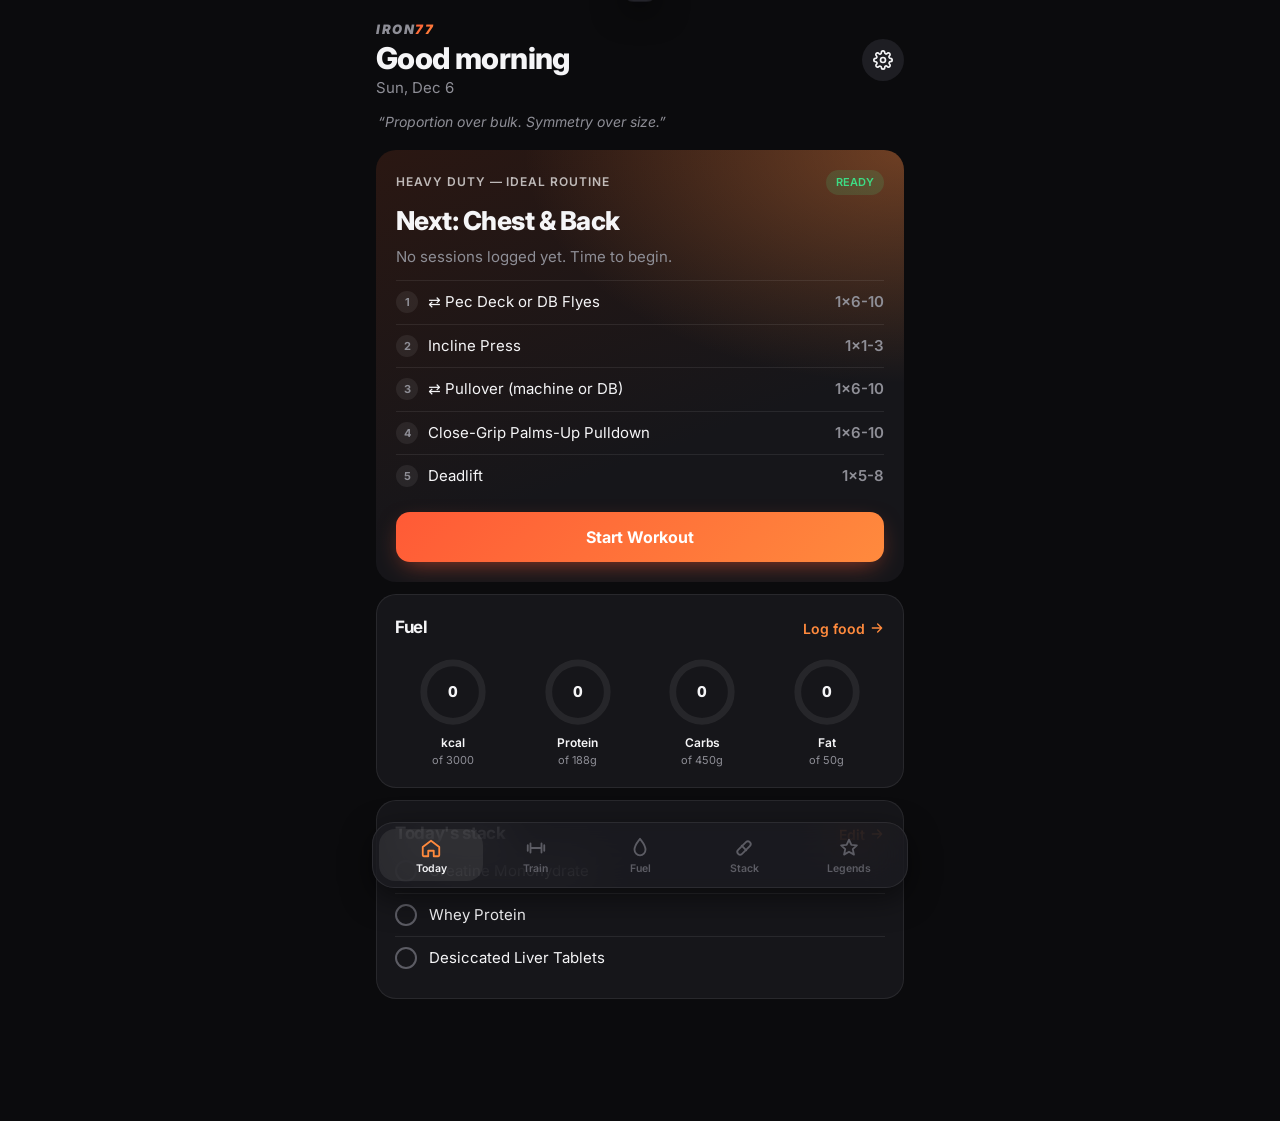
==== index.html @ bde60084 "Modernize visual design Clean dark theme with Inter, rounded cards, gradient accent, hero card for t" ====
<!doctype html>
<html lang="en">
<head>
  <meta charset="utf-8">
  <meta name="viewport" content="width=device-width, initial-scale=1, viewport-fit=cover">
  <meta name="theme-color" content="#0b0b0d">
  <meta name="apple-mobile-web-app-capable" content="yes">
  <meta name="apple-mobile-web-app-status-bar-style" content="black-translucent">
  <meta name="description" content="Golden-era bodybuilding: Heavy Duty, classic programs, era nutrition and supplements.">
  <title>IRON77</title>
  <link rel="manifest" href="manifest.webmanifest">
  <link rel="icon" href="icon.svg" type="image/svg+xml">
  <link rel="apple-touch-icon" href="icon.svg">
  <link rel="preconnect" href="https://fonts.googleapis.com">
  <link rel="preconnect" href="https://fonts.gstatic.com" crossorigin>
  <link href="https://fonts.googleapis.com/css2?family=Inter:wght@400;500;600;700;800&display=swap" rel="stylesheet">
  <link rel="stylesheet" href="styles.css">
</head>
<body>
  <main id="view"></main>
  <div id="timer" class="timer" hidden><span>REST</span><span class="t">0:00</span><button data-act="stoptimer" aria-label="Stop timer">✕</button></div>
  <div id="toast" class="toast" role="status"></div>
  <nav>
    <button data-act="go" data-v="today"><svg viewBox="0 0 24 24" fill="none" stroke="currentColor" stroke-width="2" stroke-linecap="round" stroke-linejoin="round" aria-hidden="true"><path d="M3 11l9-7 9 7v9a1 1 0 0 1-1 1h-5v-6h-6v6H4a1 1 0 0 1-1-1z"/></svg>Today</button>
    <button data-act="go" data-v="train"><svg viewBox="0 0 24 24" fill="none" stroke="currentColor" stroke-width="2" stroke-linecap="round" stroke-linejoin="round" aria-hidden="true"><path d="M6 7v10M18 7v10M3 9v6M21 9v6M6 12h12"/></svg>Train</button>
    <button data-act="go" data-v="fuel"><svg viewBox="0 0 24 24" fill="none" stroke="currentColor" stroke-width="2" stroke-linecap="round" stroke-linejoin="round" aria-hidden="true"><path d="M12 2c3 4 6 7 6 12a6 6 0 0 1-12 0c0-5 3-8 6-12z"/></svg>Fuel</button>
    <button data-act="go" data-v="stack"><svg viewBox="0 0 24 24" fill="none" stroke="currentColor" stroke-width="2" stroke-linecap="round" stroke-linejoin="round" aria-hidden="true"><rect x="3" y="9" width="18" height="6" rx="3" transform="rotate(-45 12 12)"/><path d="M9.5 9.5l5 5"/></svg>Stack</button>
    <button data-act="go" data-v="legends"><svg viewBox="0 0 24 24" fill="none" stroke="currentColor" stroke-width="2" stroke-linecap="round" stroke-linejoin="round" aria-hidden="true"><path d="M12 3l2.6 5.6 6 .6-4.5 4 1.3 6-5.4-3.2-5.4 3.2 1.3-6-4.5-4 6-.6z"/></svg>Legends</button>
  </nav>
  <script src="js/data.js"></script>
  <script src="js/app.js"></script>
</body>
</html>
---- styles.css ----
:root {
  --bg: #0b0b0d; --card: #16161a; --card2: #1e1e23; --line: rgba(255,255,255,.08);
  --ink: #f5f5f7; --mute: #8e8e96; --dim: #5c5c64;
  --accent: #ff5a36; --accent2: #ff8a3d; --gold: #e8b45a; --ok: #3ddc84; --warn: #ffb547;
  --grad: linear-gradient(135deg, #ff5a36 0%, #ff8a3d 100%);
  --r: 20px;
  --font: 'Inter', system-ui, -apple-system, 'Segoe UI', sans-serif;
  color-scheme: dark;
}
* { box-sizing: border-box; }
html, body { margin: 0; background: var(--bg); color: var(--ink); font: 15px/1.5 var(--font); -webkit-font-smoothing: antialiased; -webkit-tap-highlight-color: transparent; }
main { max-width: 560px; margin: 0 auto; padding: max(20px, env(safe-area-inset-top)) 16px calc(110px + env(safe-area-inset-bottom)); }
svg { width: 20px; height: 20px; flex: none; }

h1, h2, h3, h4 { letter-spacing: -.02em; font-weight: 800; }
h1 { font-size: 30px; line-height: 1.1; margin: 2px 0; }
h1.sm { font-size: 22px; }
h2 { font-size: 26px; margin: 6px 0 4px; }
h3 { font-size: 17px; font-weight: 700; margin: 2px 0 4px; }
h4 { font-size: 12px; font-weight: 600; color: var(--mute); text-transform: uppercase; letter-spacing: .08em; margin: 18px 0 4px; }
p { margin: 6px 0; }
.brand { font-weight: 900; font-style: italic; font-size: 13px; letter-spacing: .12em; color: var(--mute); }
.brand span { background: var(--grad); -webkit-background-clip: text; background-clip: text; color: transparent; }
.kicker { font-size: 12px; font-weight: 600; color: var(--mute); text-transform: uppercase; letter-spacing: .08em; }
.muted { color: var(--mute); }
.small { font-size: 13px; }
.pad { margin: 24px 4px 10px; }
.big { font-size: 22px; font-weight: 800; letter-spacing: -.02em; margin-top: 14px; }
.row { display: flex; gap: 8px; align-items: center; }
.between { justify-content: space-between; }

.top { display: flex; align-items: center; justify-content: space-between; gap: 12px; margin-bottom: 12px; }
.top > .icon:first-child + h1 { flex: 1; }
.creed { font-size: 14px; font-style: italic; color: var(--mute); margin: 4px 2px 18px; }

.card { display: block; width: 100%; text-align: left; color: inherit; font: inherit; background: var(--card); border: 1px solid var(--line); border-radius: var(--r); padding: 18px; margin: 0 0 12px; }
button.card { cursor: pointer; transition: transform .15s, border-color .15s; }
button.card:active { transform: scale(.985); }
.card.hot { border-color: var(--accent); }
.prog.active { border-color: rgba(255,90,54,.6); background: linear-gradient(180deg, rgba(255,90,54,.10), transparent 70%), var(--card); }

.hero { position: relative; overflow: hidden; border: 0; padding: 20px;
  background: radial-gradient(120% 90% at 100% 0%, rgba(255,138,61,.35), transparent 60%), linear-gradient(160deg, #2a1712 0%, #16161a 65%); }
.hero .kicker { color: rgba(255,255,255,.7); }
.hero .exlist li { border-color: rgba(255,255,255,.08); }

.btn { display: flex; align-items: center; justify-content: center; gap: 8px; width: 100%; margin-top: 14px; padding: 15px; border: 0; border-radius: 14px; background: var(--grad); color: #fff; font: 700 16px var(--font); cursor: pointer; box-shadow: 0 8px 24px -8px rgba(255,90,54,.6); transition: transform .1s; }
.btn:active { transform: scale(.98); }
.btn.ghost { background: var(--card2); box-shadow: none; color: var(--ink); }
.btn.danger, .link.danger { color: #ff6b6b; }
.link { display: inline-flex; align-items: center; gap: 4px; background: none; border: 0; color: var(--accent2); font: 600 14px var(--font); padding: 6px 0; cursor: pointer; }
.link svg { width: 16px; height: 16px; }
.icon { display: grid; place-items: center; background: var(--card2); border: 0; color: var(--ink); width: 42px; height: 42px; border-radius: 50%; cursor: pointer; flex: none; }
.stack-btns { display: grid; gap: 0; }
.stack-btns .btn + .btn { margin-top: 10px; }

.badge { display: inline-block; font-size: 11px; font-weight: 600; padding: 4px 10px; border-radius: 999px; background: var(--card2); color: var(--ink); white-space: nowrap; }
.badge.ok { background: rgba(61,220,132,.15); color: var(--ok); }
.badge.wait { background: rgba(255,181,71,.15); color: var(--warn); }
.ev-strong { background: rgba(61,220,132,.15); color: var(--ok); }
.ev-moderate { background: rgba(255,181,71,.15); color: var(--warn); }
.ev-limited { background: var(--card2); color: var(--mute); }
.ev-none { background: rgba(255,107,107,.13); color: #ff6b6b; }

.exlist { list-style: none; padding: 0; margin: 12px 0 0; counter-reset: ex; }
.exlist li { display: flex; justify-content: space-between; align-items: center; gap: 12px; padding: 10px 0; border-top: 1px solid var(--line); }
.exlist li span::before { counter-increment: ex; content: counter(ex); display: inline-grid; place-items: center; width: 22px; height: 22px; margin-right: 10px; border-radius: 50%; background: rgba(255,255,255,.07); color: var(--mute); font-size: 11px; font-weight: 700; vertical-align: 1px; }
.exlist em { display: block; font-style: normal; font-size: 12px; color: var(--mute); margin-left: 32px; }
.exlist b { font-weight: 600; color: var(--mute); white-space: nowrap; }
.rules { padding-left: 18px; margin: 12px 0; color: #d0d0d6; }
.rules li { margin: 6px 0; }
.rules li::marker { color: var(--accent); }

.rings { display: grid; grid-template-columns: repeat(4, 1fr); gap: 8px; margin-top: 12px; }
.ring { position: relative; text-align: center; }
.rw { position: relative; max-width: 72px; margin: 0 auto; }
.ring svg { width: 100%; height: auto; transform: rotate(-90deg); display: block; }
.ring .rt { fill: none; stroke: rgba(255,255,255,.07); stroke-width: 6; }
.ring .rf { fill: none; stroke: var(--accent2); stroke-width: 6; stroke-linecap: round; transition: stroke-dashoffset .5s; }
.ring.over .rf { stroke: #ff6b6b; }
.rw b { position: absolute; inset: 0; display: grid; place-items: center; font-size: 15px; font-weight: 800; font-variant-numeric: tabular-nums; }
.ring span { display: block; font-size: 12px; font-weight: 600; margin-top: 6px; }
.ring em { display: block; font-style: normal; font-size: 11px; color: var(--mute); }

.bar { margin: 12px 0; }
.bar-l { display: flex; justify-content: space-between; font-size: 13px; margin-bottom: 6px; }
.bar-l span:last-child { color: var(--mute); font-variant-numeric: tabular-nums; }
.bar-t { height: 6px; background: rgba(255,255,255,.07); border-radius: 3px; overflow: hidden; }
.bar-f { height: 100%; background: var(--grad); border-radius: 3px; transition: width .4s; }
.bar-f.over { background: #ff6b6b; }

.check { display: flex; gap: 12px; align-items: center; padding: 10px 0; cursor: pointer; color: var(--ink); font-size: 15px; }
.check + .check { border-top: 1px solid var(--line); }
.check input { appearance: none; width: 22px; height: 22px; margin: 0; padding: 0; border-radius: 50%; border: 2px solid var(--dim); background: none; display: grid; place-items: center; cursor: pointer; flex: none; }
.check input:checked { border-color: transparent; background: var(--grad); }
.check input:checked::after { content: ''; width: 6px; height: 10px; border: solid #fff; border-width: 0 2px 2px 0; transform: translateY(-1px) rotate(45deg); }
.check input:checked + span { color: var(--mute); text-decoration: line-through; }
.card .check:last-child input:checked + span { text-decoration: none; color: var(--ink); }

input, select { width: 100%; background: var(--card2); border: 1px solid transparent; color: var(--ink); padding: 12px; border-radius: 12px; font: 16px var(--font); min-width: 0; }
input::placeholder { color: var(--dim); }
input:focus, select:focus { outline: none; border-color: var(--accent2); }
label { font-size: 13px; color: var(--mute); }
label input, label select { margin-top: 6px; }
.grid2 { display: grid; grid-template-columns: 1fr 1fr; gap: 10px; margin: 10px 0 12px; }
.custom { display: grid; gap: 8px; margin-top: 14px; }

.seg { display: flex; background: var(--card2); border-radius: 12px; padding: 4px; }
.seg button { flex: 1; background: none; border: 0; color: var(--mute); padding: 9px; border-radius: 9px; font: 600 14px var(--font); cursor: pointer; transition: background .15s, color .15s; }
.seg button.on { background: var(--ink); color: var(--bg); }

.chips { display: flex; flex-wrap: wrap; gap: 8px; margin-top: 10px; }
.chip { background: var(--card2); border: 1px solid transparent; color: var(--ink); border-radius: 999px; padding: 8px 14px; font: 500 13px var(--font); cursor: pointer; }
.chip:active { border-color: var(--accent2); }
.foods { list-style: none; padding: 0; margin: 14px 0 0; }
.foods li { display: flex; justify-content: space-between; align-items: center; padding: 10px 0; border-top: 1px solid var(--line); }
.foods em { display: block; font-style: normal; font-size: 12px; color: var(--mute); }
.x { background: var(--card2); border: 0; color: var(--mute); width: 30px; height: 30px; border-radius: 50%; font-size: 18px; line-height: 1; cursor: pointer; flex: none; }

.ex h3 { font-size: 16px; }
.sets { margin-top: 10px; }
.set { display: grid; grid-template-columns: 26px 1fr 1fr 46px; gap: 8px; align-items: center; margin: 8px 0; }
.set > span:first-child { color: var(--mute); font-weight: 700; text-align: center; }
.set.head { font-size: 11px; font-weight: 600; color: var(--dim); text-transform: uppercase; letter-spacing: .06em; margin-bottom: 0; }
.set.head span { text-align: center; }
.set input { text-align: center; padding: 12px 4px; font-weight: 600; font-variant-numeric: tabular-nums; }
.set.done input { background: rgba(61,220,132,.08); color: var(--ok); }
.tick { display: grid; place-items: center; height: 46px; border-radius: 12px; border: 0; background: var(--card2); color: var(--dim); cursor: pointer; }
.set.done .tick { background: var(--ok); color: #06210f; }
.hint { color: var(--ok); }

details summary { list-style: none; display: flex; justify-content: space-between; align-items: center; gap: 8px; cursor: pointer; }
details summary::-webkit-details-marker { display: none; }
.chev { display: grid; place-items: center; width: 30px; height: 30px; border-radius: 50%; background: var(--card2); font-size: 18px; color: var(--mute); transition: transform .2s; flex: none; }
details[open] .chev { transform: rotate(45deg); }
.legend .kicker { color: var(--accent2); }
.log .small { padding: 8px 0; border-top: 1px solid var(--line); gap: 12px; }
.log .small span:last-child { color: var(--mute); text-align: right; font-variant-numeric: tabular-nums; }
.log[open] summary { margin-bottom: 10px; }
.titles { list-style: none; padding: 0; margin: 12px 0 0; display: flex; flex-wrap: wrap; gap: 6px; }
.titles li { font-size: 12px; font-weight: 500; padding: 5px 10px; border-radius: 999px; background: rgba(232,180,90,.12); color: var(--gold); }

nav { position: fixed; left: 12px; right: 12px; bottom: calc(12px + env(safe-area-inset-bottom)); max-width: 536px; margin: 0 auto; display: flex; background: rgba(28,28,32,.78); border: 1px solid var(--line); border-radius: 22px; padding: 6px; backdrop-filter: blur(20px) saturate(1.6); -webkit-backdrop-filter: blur(20px) saturate(1.6); z-index: 10; box-shadow: 0 10px 30px rgba(0,0,0,.5); }
nav button { flex: 1; background: none; border: 0; color: var(--dim); padding: 8px 0 6px; border-radius: 16px; font: 600 10.5px var(--font); cursor: pointer; display: flex; flex-direction: column; align-items: center; gap: 3px; transition: color .15s, background .15s; }
nav button svg { width: 22px; height: 22px; }
nav button.on { color: var(--ink); background: rgba(255,255,255,.07); }
nav button.on svg { color: var(--accent2); }

.timer { position: fixed; left: 50%; transform: translateX(-50%); bottom: calc(96px + env(safe-area-inset-bottom)); background: var(--grad); color: #fff; border-radius: 999px; padding: 8px 8px 8px 20px; display: flex; gap: 14px; align-items: center; font-weight: 800; font-size: 18px; font-variant-numeric: tabular-nums; z-index: 11; box-shadow: 0 10px 30px -6px rgba(255,90,54,.6); }
.timer > span:first-child { font-size: 12px; font-weight: 700; letter-spacing: .1em; opacity: .85; }
.timer[hidden] { display: none; }
.timer button { background: rgba(0,0,0,.2); border: 0; color: #fff; width: 32px; height: 32px; border-radius: 50%; cursor: pointer; }
.toast { position: fixed; left: 50%; top: 16px; transform: translate(-50%, -160%); background: rgba(40,40,46,.92); backdrop-filter: blur(12px); -webkit-backdrop-filter: blur(12px); color: var(--ink); padding: 12px 18px; border-radius: 14px; font-weight: 600; font-size: 14px; transition: transform .3s cubic-bezier(.2,.9,.3,1.2); z-index: 20; max-width: calc(100% - 32px); box-shadow: 0 10px 30px rgba(0,0,0,.5); }
.toast.show { transform: translate(-50%, max(0px, env(safe-area-inset-top))); }
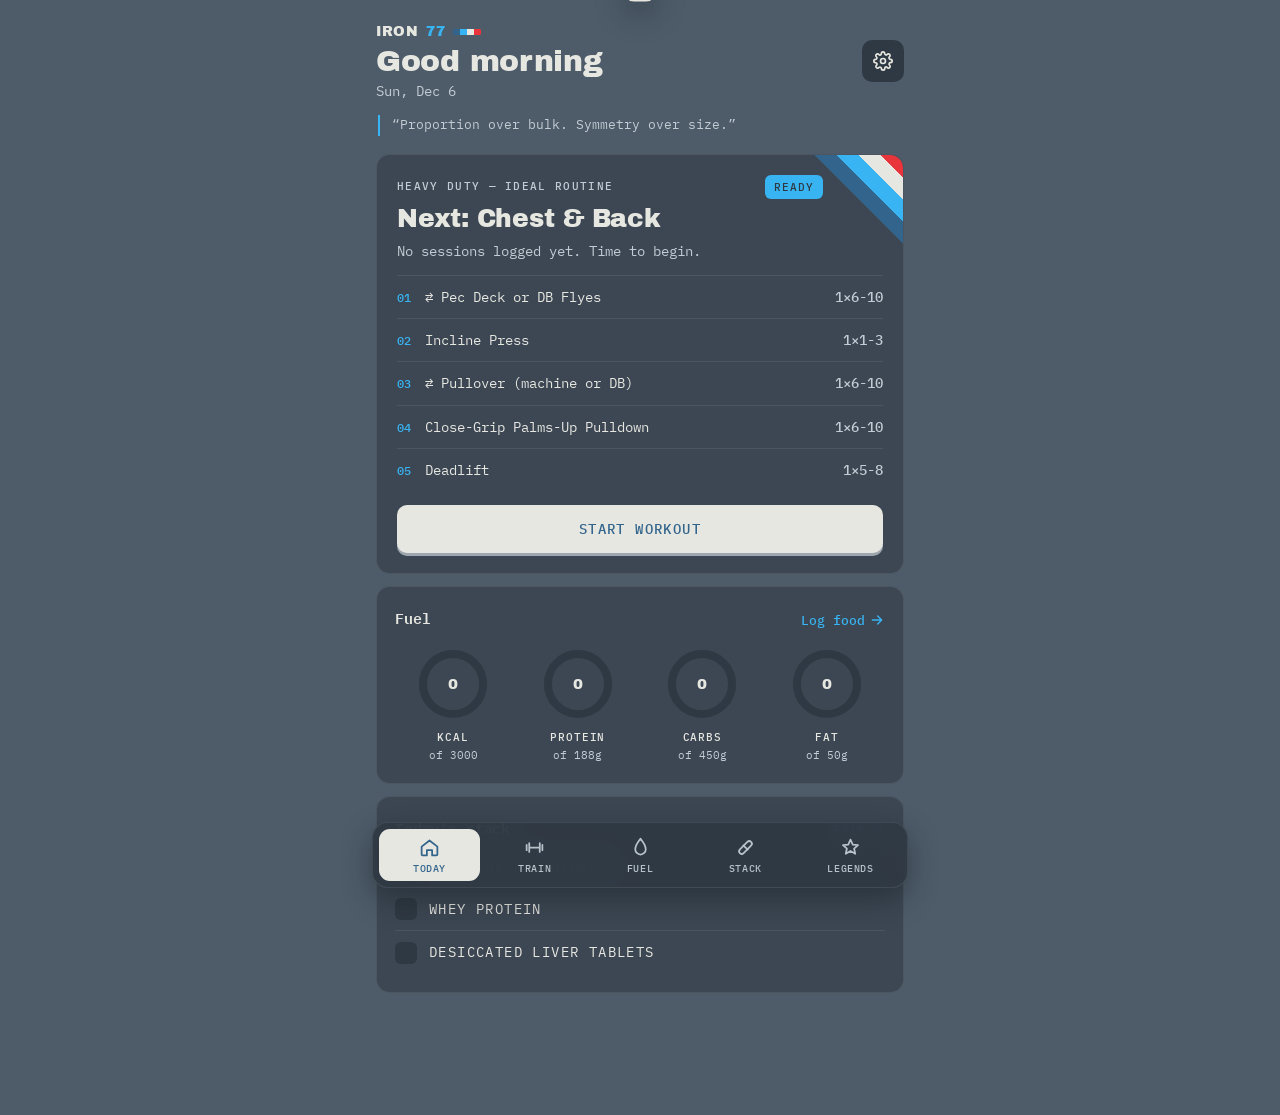
==== commit 81b6dab8: "Apply 26K colour palette and type SP-12 slate theme: slate background and panels, lit/unlit key butt" ====
--- a/index.html
+++ b/index.html
@@ -3,7 +3,7 @@
 <head>
   <meta charset="utf-8">
   <meta name="viewport" content="width=device-width, initial-scale=1, viewport-fit=cover">
-  <meta name="theme-color" content="#0b0b0d">
+  <meta name="theme-color" content="#4E5C6A">
   <meta name="apple-mobile-web-app-capable" content="yes">
   <meta name="apple-mobile-web-app-status-bar-style" content="black-translucent">
   <meta name="description" content="Golden-era bodybuilding: Heavy Duty, classic programs, era nutrition and supplements.">
@@ -13,7 +13,7 @@
   <link rel="apple-touch-icon" href="icon.svg">
   <link rel="preconnect" href="https://fonts.googleapis.com">
   <link rel="preconnect" href="https://fonts.gstatic.com" crossorigin>
-  <link href="https://fonts.googleapis.com/css2?family=Inter:wght@400;500;600;700;800&display=swap" rel="stylesheet">
+  <link href="https://fonts.googleapis.com/css2?family=Archivo+Black&family=IBM+Plex+Mono:wght@400;500;600&display=swap" rel="stylesheet">
   <link rel="stylesheet" href="styles.css">
 </head>
 <body>
--- a/styles.css
+++ b/styles.css
@@ -1,154 +1,166 @@
+/* IRON77 — "26K" palette (SP-12 slate). */
 :root {
-  --bg: #0b0b0d; --card: #16161a; --card2: #1e1e23; --line: rgba(255,255,255,.08);
-  --ink: #f5f5f7; --mute: #8e8e96; --dim: #5c5c64;
-  --accent: #ff5a36; --accent2: #ff8a3d; --gold: #e8b45a; --ok: #3ddc84; --warn: #ffb547;
-  --grad: linear-gradient(135deg, #ff5a36 0%, #ff8a3d 100%);
-  --r: 20px;
-  --font: 'Inter', system-ui, -apple-system, 'Segoe UI', sans-serif;
+  --bg: #4E5C6A;        /* SP-12 slate */
+  --card: #3C4753;      /* dark slate: panels */
+  --key: #2F3943;       /* unlit keys: inputs, tracks, inactive controls */
+  --ink: #E7E7E1;       /* off-white: main text, lit keys */
+  --label: #C3CCD4;     /* light grey: labels */
+  --keytext: #B9C2CB;   /* text on unlit keys */
+  --lit: #E7E7E1;       /* lit key */
+  --littext: #33658C;   /* steel blue: text on lit keys */
+  --accent: #39B4F2;    /* key cyan */
+  --red: #E8343B;       /* record red */
+  --steel: #33658C;
+  --line: rgba(231,231,225,.09);
+  --stripes: linear-gradient(90deg, #33658C 0 25%, #39B4F2 25% 50%, #E7E7E1 50% 75%, #E8343B 75% 100%);
+  --r: 14px;
+  --display: 'Archivo Black', 'Arial Black', system-ui, sans-serif;
+  --mono: 'IBM Plex Mono', ui-monospace, 'SF Mono', Menlo, monospace;
   color-scheme: dark;
 }
 * { box-sizing: border-box; }
-html, body { margin: 0; background: var(--bg); color: var(--ink); font: 15px/1.5 var(--font); -webkit-font-smoothing: antialiased; -webkit-tap-highlight-color: transparent; }
+html, body { margin: 0; background: var(--bg); color: var(--ink); font: 14px/1.6 var(--mono); -webkit-font-smoothing: antialiased; -webkit-tap-highlight-color: transparent; }
 main { max-width: 560px; margin: 0 auto; padding: max(20px, env(safe-area-inset-top)) 16px calc(110px + env(safe-area-inset-bottom)); }
 svg { width: 20px; height: 20px; flex: none; }
 
-h1, h2, h3, h4 { letter-spacing: -.02em; font-weight: 800; }
+h1, h2 { font-family: var(--display); font-weight: 400; letter-spacing: -.01em; }
 h1 { font-size: 30px; line-height: 1.1; margin: 2px 0; }
-h1.sm { font-size: 22px; }
-h2 { font-size: 26px; margin: 6px 0 4px; }
-h3 { font-size: 17px; font-weight: 700; margin: 2px 0 4px; }
-h4 { font-size: 12px; font-weight: 600; color: var(--mute); text-transform: uppercase; letter-spacing: .08em; margin: 18px 0 4px; }
+h1.sm { font-size: 21px; }
+h2 { font-size: 25px; line-height: 1.15; margin: 6px 0 4px; }
+h3 { font-family: var(--mono); font-size: 15px; font-weight: 600; margin: 2px 0 4px; letter-spacing: -.01em; }
+h4 { font-size: 11px; font-weight: 500; color: var(--label); text-transform: uppercase; letter-spacing: .12em; margin: 18px 0 4px; }
 p { margin: 6px 0; }
-.brand { font-weight: 900; font-style: italic; font-size: 13px; letter-spacing: .12em; color: var(--mute); }
-.brand span { background: var(--grad); -webkit-background-clip: text; background-clip: text; color: transparent; }
-.kicker { font-size: 12px; font-weight: 600; color: var(--mute); text-transform: uppercase; letter-spacing: .08em; }
-.muted { color: var(--mute); }
-.small { font-size: 13px; }
+.brand { display: inline-flex; align-items: center; gap: 8px; font-family: var(--display); font-size: 14px; letter-spacing: .04em; color: var(--ink); }
+.brand span { color: var(--accent); }
+.brand::after { content: ''; width: 28px; height: 6px; background: var(--stripes); border-radius: 1px; }
+.kicker { font-size: 11px; font-weight: 500; color: var(--label); text-transform: uppercase; letter-spacing: .12em; }
+.muted { color: var(--label); }
+.small { font-size: 12.5px; }
 .pad { margin: 24px 4px 10px; }
-.big { font-size: 22px; font-weight: 800; letter-spacing: -.02em; margin-top: 14px; }
+.big { font-family: var(--display); font-size: 20px; margin-top: 14px; }
 .row { display: flex; gap: 8px; align-items: center; }
 .between { justify-content: space-between; }
 
 .top { display: flex; align-items: center; justify-content: space-between; gap: 12px; margin-bottom: 12px; }
 .top > .icon:first-child + h1 { flex: 1; }
-.creed { font-size: 14px; font-style: italic; color: var(--mute); margin: 4px 2px 18px; }
+.creed { font-size: 13px; color: var(--label); margin: 4px 2px 18px; padding-left: 12px; border-left: 2px solid var(--accent); }
 
-.card { display: block; width: 100%; text-align: left; color: inherit; font: inherit; background: var(--card); border: 1px solid var(--line); border-radius: var(--r); padding: 18px; margin: 0 0 12px; }
-button.card { cursor: pointer; transition: transform .15s, border-color .15s; }
+.card { position: relative; display: block; width: 100%; text-align: left; color: inherit; font: inherit; background: var(--card); border: 1px solid var(--line); border-radius: var(--r); padding: 18px; margin: 0 0 12px; }
+button.card { cursor: pointer; transition: transform .12s; }
 button.card:active { transform: scale(.985); }
-.card.hot { border-color: var(--accent); }
-.prog.active { border-color: rgba(255,90,54,.6); background: linear-gradient(180deg, rgba(255,90,54,.10), transparent 70%), var(--card); }
+.card.hot { box-shadow: inset 0 0 0 2px var(--red); }
+.prog.active { box-shadow: inset 0 0 0 2px var(--accent); }
 
-.hero { position: relative; overflow: hidden; border: 0; padding: 20px;
-  background: radial-gradient(120% 90% at 100% 0%, rgba(255,138,61,.35), transparent 60%), linear-gradient(160deg, #2a1712 0%, #16161a 65%); }
-.hero .kicker { color: rgba(255,255,255,.7); }
-.hero .exlist li { border-color: rgba(255,255,255,.08); }
+/* hero: next workout, with the 26K corner stripes */
+.hero { overflow: hidden; padding: 20px; background: var(--card); }
+.hero::after { content: ''; position: absolute; top: 0; right: 0; width: 92px; height: 92px; pointer-events: none;
+  background: linear-gradient(45deg, transparent 0 52%, #33658C 52% 64%, #39B4F2 64% 76%, #E7E7E1 76% 88%, #E8343B 88% 100%); }
+.hero > .row:first-child { padding-right: 60px; }
 
-.btn { display: flex; align-items: center; justify-content: center; gap: 8px; width: 100%; margin-top: 14px; padding: 15px; border: 0; border-radius: 14px; background: var(--grad); color: #fff; font: 700 16px var(--font); cursor: pointer; box-shadow: 0 8px 24px -8px rgba(255,90,54,.6); transition: transform .1s; }
-.btn:active { transform: scale(.98); }
-.btn.ghost { background: var(--card2); box-shadow: none; color: var(--ink); }
-.btn.danger, .link.danger { color: #ff6b6b; }
-.link { display: inline-flex; align-items: center; gap: 4px; background: none; border: 0; color: var(--accent2); font: 600 14px var(--font); padding: 6px 0; cursor: pointer; }
+.btn { display: flex; align-items: center; justify-content: center; gap: 8px; width: 100%; margin-top: 14px; padding: 15px; border: 0; border-radius: 10px; background: var(--lit); color: var(--littext); font: 500 14px var(--mono); text-transform: uppercase; letter-spacing: .1em; cursor: pointer; box-shadow: 0 3px 0 #9fa7ae; transition: transform .08s, box-shadow .08s; }
+.btn:active { transform: translateY(2px); box-shadow: 0 1px 0 #9fa7ae; }
+.btn.ghost { background: var(--key); color: var(--keytext); box-shadow: 0 3px 0 #232b33; }
+.btn.ghost:active { box-shadow: 0 1px 0 #232b33; }
+.btn.danger, .link.danger { color: #ff8a8f; }
+.link { display: inline-flex; align-items: center; gap: 4px; background: none; border: 0; color: var(--accent); font: 500 13px var(--mono); padding: 6px 0; cursor: pointer; }
 .link svg { width: 16px; height: 16px; }
-.icon { display: grid; place-items: center; background: var(--card2); border: 0; color: var(--ink); width: 42px; height: 42px; border-radius: 50%; cursor: pointer; flex: none; }
+.icon { display: grid; place-items: center; background: var(--key); border: 0; color: var(--ink); width: 42px; height: 42px; border-radius: 10px; cursor: pointer; flex: none; }
 .stack-btns { display: grid; gap: 0; }
-.stack-btns .btn + .btn { margin-top: 10px; }
+.stack-btns .btn + .btn { margin-top: 12px; }
 
-.badge { display: inline-block; font-size: 11px; font-weight: 600; padding: 4px 10px; border-radius: 999px; background: var(--card2); color: var(--ink); white-space: nowrap; }
-.badge.ok { background: rgba(61,220,132,.15); color: var(--ok); }
-.badge.wait { background: rgba(255,181,71,.15); color: var(--warn); }
-.ev-strong { background: rgba(61,220,132,.15); color: var(--ok); }
-.ev-moderate { background: rgba(255,181,71,.15); color: var(--warn); }
-.ev-limited { background: var(--card2); color: var(--mute); }
-.ev-none { background: rgba(255,107,107,.13); color: #ff6b6b; }
+.badge { display: inline-block; font-size: 10.5px; font-weight: 500; text-transform: uppercase; letter-spacing: .1em; padding: 4px 9px; border-radius: 6px; background: var(--key); color: var(--keytext); white-space: nowrap; }
+.badge.ok { background: var(--accent); color: var(--key); }
+.badge.wait { background: var(--red); color: var(--ink); }
+.ev-strong { background: var(--accent); color: var(--key); }
+.ev-moderate { background: var(--steel); color: var(--ink); }
+.ev-limited { background: var(--key); color: var(--keytext); }
+.ev-none { background: var(--red); color: var(--ink); }
 
 .exlist { list-style: none; padding: 0; margin: 12px 0 0; counter-reset: ex; }
 .exlist li { display: flex; justify-content: space-between; align-items: center; gap: 12px; padding: 10px 0; border-top: 1px solid var(--line); }
-.exlist li span::before { counter-increment: ex; content: counter(ex); display: inline-grid; place-items: center; width: 22px; height: 22px; margin-right: 10px; border-radius: 50%; background: rgba(255,255,255,.07); color: var(--mute); font-size: 11px; font-weight: 700; vertical-align: 1px; }
-.exlist em { display: block; font-style: normal; font-size: 12px; color: var(--mute); margin-left: 32px; }
-.exlist b { font-weight: 600; color: var(--mute); white-space: nowrap; }
-.rules { padding-left: 18px; margin: 12px 0; color: #d0d0d6; }
+.exlist li span::before { counter-increment: ex; content: counter(ex, decimal-leading-zero); display: inline-block; width: 28px; color: var(--accent); font-size: 12px; font-weight: 500; }
+.exlist em { display: block; font-style: normal; font-size: 12px; color: var(--label); margin-left: 28px; }
+.exlist b { font-weight: 500; color: var(--label); white-space: nowrap; }
+.rules { padding-left: 18px; margin: 12px 0; }
 .rules li { margin: 6px 0; }
 .rules li::marker { color: var(--accent); }
 
 .rings { display: grid; grid-template-columns: repeat(4, 1fr); gap: 8px; margin-top: 12px; }
-.ring { position: relative; text-align: center; }
-.rw { position: relative; max-width: 72px; margin: 0 auto; }
+.ring { text-align: center; }
+.rw { position: relative; max-width: 74px; margin: 0 auto; }
 .ring svg { width: 100%; height: auto; transform: rotate(-90deg); display: block; }
-.ring .rt { fill: none; stroke: rgba(255,255,255,.07); stroke-width: 6; }
-.ring .rf { fill: none; stroke: var(--accent2); stroke-width: 6; stroke-linecap: round; transition: stroke-dashoffset .5s; }
-.ring.over .rf { stroke: #ff6b6b; }
-.rw b { position: absolute; inset: 0; display: grid; place-items: center; font-size: 15px; font-weight: 800; font-variant-numeric: tabular-nums; }
-.ring span { display: block; font-size: 12px; font-weight: 600; margin-top: 6px; }
-.ring em { display: block; font-style: normal; font-size: 11px; color: var(--mute); }
+.ring .rt { fill: none; stroke: var(--key); stroke-width: 7; }
+.ring .rf { fill: none; stroke: var(--accent); stroke-width: 7; stroke-linecap: round; transition: stroke-dashoffset .5s; }
+.ring.over .rf { stroke: var(--red); }
+.rw b { position: absolute; inset: 0; display: grid; place-items: center; font-family: var(--display); font-weight: 400; font-size: 15px; }
+.ring span { display: block; font-size: 11px; font-weight: 500; text-transform: uppercase; letter-spacing: .08em; margin-top: 8px; }
+.ring em { display: block; font-style: normal; font-size: 11px; color: var(--label); }
 
 .bar { margin: 12px 0; }
-.bar-l { display: flex; justify-content: space-between; font-size: 13px; margin-bottom: 6px; }
-.bar-l span:last-child { color: var(--mute); font-variant-numeric: tabular-nums; }
-.bar-t { height: 6px; background: rgba(255,255,255,.07); border-radius: 3px; overflow: hidden; }
-.bar-f { height: 100%; background: var(--grad); border-radius: 3px; transition: width .4s; }
-.bar-f.over { background: #ff6b6b; }
+.bar-l { display: flex; justify-content: space-between; font-size: 12px; margin-bottom: 6px; text-transform: uppercase; letter-spacing: .08em; color: var(--label); }
+.bar-l span:last-child { color: var(--ink); text-transform: none; letter-spacing: 0; }
+.bar-t { height: 8px; background: var(--key); border-radius: 2px; overflow: hidden; }
+.bar-f { height: 100%; background: var(--accent); transition: width .4s; }
+.bar-f.over { background: var(--red); }
 
-.check { display: flex; gap: 12px; align-items: center; padding: 10px 0; cursor: pointer; color: var(--ink); font-size: 15px; }
+.check { display: flex; gap: 12px; align-items: center; padding: 10px 0; cursor: pointer; color: var(--ink); font-size: 14px; }
 .check + .check { border-top: 1px solid var(--line); }
-.check input { appearance: none; width: 22px; height: 22px; margin: 0; padding: 0; border-radius: 50%; border: 2px solid var(--dim); background: none; display: grid; place-items: center; cursor: pointer; flex: none; }
-.check input:checked { border-color: transparent; background: var(--grad); }
-.check input:checked::after { content: ''; width: 6px; height: 10px; border: solid #fff; border-width: 0 2px 2px 0; transform: translateY(-1px) rotate(45deg); }
-.check input:checked + span { color: var(--mute); text-decoration: line-through; }
-.card .check:last-child input:checked + span { text-decoration: none; color: var(--ink); }
+.check input { appearance: none; width: 22px; height: 22px; margin: 0; padding: 0; border-radius: 6px; border: 0; background: var(--key); display: grid; place-items: center; cursor: pointer; flex: none; }
+.check input:checked { background: var(--accent); }
+.check input:checked::after { content: ''; width: 5px; height: 10px; border: solid var(--key); border-width: 0 2.5px 2.5px 0; transform: translateY(-1px) rotate(45deg); }
+.check input:checked + span { color: var(--label); }
 
-input, select { width: 100%; background: var(--card2); border: 1px solid transparent; color: var(--ink); padding: 12px; border-radius: 12px; font: 16px var(--font); min-width: 0; }
-input::placeholder { color: var(--dim); }
-input:focus, select:focus { outline: none; border-color: var(--accent2); }
-label { font-size: 13px; color: var(--mute); }
-label input, label select { margin-top: 6px; }
+input, select { width: 100%; background: var(--key); border: 1px solid transparent; color: var(--ink); padding: 12px; border-radius: 10px; font: 16px var(--mono); min-width: 0; }
+input::placeholder { color: rgba(185,194,203,.6); }
+input:focus, select:focus { outline: none; border-color: var(--accent); }
+label { font-size: 11px; color: var(--label); text-transform: uppercase; letter-spacing: .1em; }
+label input, label select { margin-top: 6px; text-transform: none; letter-spacing: 0; }
 .grid2 { display: grid; grid-template-columns: 1fr 1fr; gap: 10px; margin: 10px 0 12px; }
 .custom { display: grid; gap: 8px; margin-top: 14px; }
 
-.seg { display: flex; background: var(--card2); border-radius: 12px; padding: 4px; }
-.seg button { flex: 1; background: none; border: 0; color: var(--mute); padding: 9px; border-radius: 9px; font: 600 14px var(--font); cursor: pointer; transition: background .15s, color .15s; }
-.seg button.on { background: var(--ink); color: var(--bg); }
+.seg { display: flex; gap: 4px; background: var(--key); border-radius: 10px; padding: 4px; }
+.seg button { flex: 1; background: none; border: 0; color: var(--keytext); padding: 9px; border-radius: 7px; font: 500 12px var(--mono); text-transform: uppercase; letter-spacing: .08em; cursor: pointer; }
+.seg button.on { background: var(--lit); color: var(--littext); }
 
 .chips { display: flex; flex-wrap: wrap; gap: 8px; margin-top: 10px; }
-.chip { background: var(--card2); border: 1px solid transparent; color: var(--ink); border-radius: 999px; padding: 8px 14px; font: 500 13px var(--font); cursor: pointer; }
-.chip:active { border-color: var(--accent2); }
+.chip { background: var(--key); border: 0; color: var(--keytext); border-radius: 8px; padding: 9px 12px; font: 12.5px var(--mono); cursor: pointer; box-shadow: 0 2px 0 #232b33; }
+.chip:active { background: var(--lit); color: var(--littext); transform: translateY(2px); box-shadow: none; }
 .foods { list-style: none; padding: 0; margin: 14px 0 0; }
-.foods li { display: flex; justify-content: space-between; align-items: center; padding: 10px 0; border-top: 1px solid var(--line); }
-.foods em { display: block; font-style: normal; font-size: 12px; color: var(--mute); }
-.x { background: var(--card2); border: 0; color: var(--mute); width: 30px; height: 30px; border-radius: 50%; font-size: 18px; line-height: 1; cursor: pointer; flex: none; }
+.foods li { display: flex; justify-content: space-between; align-items: center; gap: 8px; padding: 10px 0; border-top: 1px solid var(--line); }
+.foods em { display: block; font-style: normal; font-size: 11.5px; color: var(--label); }
+.x { background: var(--key); border: 0; color: var(--keytext); width: 30px; height: 30px; border-radius: 8px; font-size: 18px; line-height: 1; cursor: pointer; flex: none; }
 
-.ex h3 { font-size: 16px; }
 .sets { margin-top: 10px; }
 .set { display: grid; grid-template-columns: 26px 1fr 1fr 46px; gap: 8px; align-items: center; margin: 8px 0; }
-.set > span:first-child { color: var(--mute); font-weight: 700; text-align: center; }
-.set.head { font-size: 11px; font-weight: 600; color: var(--dim); text-transform: uppercase; letter-spacing: .06em; margin-bottom: 0; }
-.set.head span { text-align: center; }
-.set input { text-align: center; padding: 12px 4px; font-weight: 600; font-variant-numeric: tabular-nums; }
-.set.done input { background: rgba(61,220,132,.08); color: var(--ok); }
-.tick { display: grid; place-items: center; height: 46px; border-radius: 12px; border: 0; background: var(--card2); color: var(--dim); cursor: pointer; }
-.set.done .tick { background: var(--ok); color: #06210f; }
-.hint { color: var(--ok); }
+.set > span:first-child { color: var(--accent); font-weight: 500; text-align: center; }
+.set.head { font-size: 10.5px; font-weight: 500; color: var(--label); text-transform: uppercase; letter-spacing: .1em; margin-bottom: 0; }
+.set.head span { text-align: center; color: var(--label) !important; }
+.set input { text-align: center; padding: 12px 4px; font-weight: 500; }
+.set.done input { color: var(--accent); }
+.tick { display: grid; place-items: center; height: 46px; border-radius: 10px; border: 0; background: var(--key); color: var(--keytext); cursor: pointer; box-shadow: 0 3px 0 #232b33; }
+.set.done .tick { background: var(--accent); color: var(--key); box-shadow: 0 3px 0 #2a86b5; }
+.hint { color: var(--accent); }
 
 details summary { list-style: none; display: flex; justify-content: space-between; align-items: center; gap: 8px; cursor: pointer; }
 details summary::-webkit-details-marker { display: none; }
-.chev { display: grid; place-items: center; width: 30px; height: 30px; border-radius: 50%; background: var(--card2); font-size: 18px; color: var(--mute); transition: transform .2s; flex: none; }
-details[open] .chev { transform: rotate(45deg); }
-.legend .kicker { color: var(--accent2); }
+.chev { display: grid; place-items: center; width: 30px; height: 30px; border-radius: 8px; background: var(--key); font-size: 18px; color: var(--keytext); transition: transform .2s; flex: none; }
+details[open] .chev { transform: rotate(45deg); background: var(--lit); color: var(--littext); }
+.legend .kicker { color: var(--accent); }
+.legend h3 { font-family: var(--display); font-weight: 400; font-size: 18px; }
 .log .small { padding: 8px 0; border-top: 1px solid var(--line); gap: 12px; }
-.log .small span:last-child { color: var(--mute); text-align: right; font-variant-numeric: tabular-nums; }
+.log .small span:last-child { color: var(--label); text-align: right; }
 .log[open] summary { margin-bottom: 10px; }
 .titles { list-style: none; padding: 0; margin: 12px 0 0; display: flex; flex-wrap: wrap; gap: 6px; }
-.titles li { font-size: 12px; font-weight: 500; padding: 5px 10px; border-radius: 999px; background: rgba(232,180,90,.12); color: var(--gold); }
+.titles li { font-size: 11.5px; padding: 5px 9px; border-radius: 6px; background: var(--key); color: var(--ink); border-left: 3px solid var(--accent); }
 
-nav { position: fixed; left: 12px; right: 12px; bottom: calc(12px + env(safe-area-inset-bottom)); max-width: 536px; margin: 0 auto; display: flex; background: rgba(28,28,32,.78); border: 1px solid var(--line); border-radius: 22px; padding: 6px; backdrop-filter: blur(20px) saturate(1.6); -webkit-backdrop-filter: blur(20px) saturate(1.6); z-index: 10; box-shadow: 0 10px 30px rgba(0,0,0,.5); }
-nav button { flex: 1; background: none; border: 0; color: var(--dim); padding: 8px 0 6px; border-radius: 16px; font: 600 10.5px var(--font); cursor: pointer; display: flex; flex-direction: column; align-items: center; gap: 3px; transition: color .15s, background .15s; }
-nav button svg { width: 22px; height: 22px; }
-nav button.on { color: var(--ink); background: rgba(255,255,255,.07); }
-nav button.on svg { color: var(--accent2); }
+nav { position: fixed; left: 12px; right: 12px; bottom: calc(12px + env(safe-area-inset-bottom)); max-width: 536px; margin: 0 auto; display: flex; gap: 4px; background: rgba(47,57,67,.92); border: 1px solid var(--line); border-radius: 16px; padding: 6px; backdrop-filter: blur(16px); -webkit-backdrop-filter: blur(16px); z-index: 10; box-shadow: 0 10px 30px rgba(20,26,32,.45); }
+nav button { flex: 1; background: none; border: 0; color: var(--keytext); padding: 8px 0 6px; border-radius: 11px; font: 500 10px var(--mono); text-transform: uppercase; letter-spacing: .06em; cursor: pointer; display: flex; flex-direction: column; align-items: center; gap: 4px; }
+nav button svg { width: 21px; height: 21px; }
+nav button.on { background: var(--lit); color: var(--littext); }
 
-.timer { position: fixed; left: 50%; transform: translateX(-50%); bottom: calc(96px + env(safe-area-inset-bottom)); background: var(--grad); color: #fff; border-radius: 999px; padding: 8px 8px 8px 20px; display: flex; gap: 14px; align-items: center; font-weight: 800; font-size: 18px; font-variant-numeric: tabular-nums; z-index: 11; box-shadow: 0 10px 30px -6px rgba(255,90,54,.6); }
-.timer > span:first-child { font-size: 12px; font-weight: 700; letter-spacing: .1em; opacity: .85; }
+.timer { position: fixed; left: 50%; transform: translateX(-50%); bottom: calc(96px + env(safe-area-inset-bottom)); background: var(--red); color: var(--ink); border-radius: 12px; padding: 8px 8px 8px 18px; display: flex; gap: 14px; align-items: center; font-family: var(--display); font-size: 20px; z-index: 11; box-shadow: 0 10px 30px rgba(20,26,32,.45); }
+.timer > span:first-child { font-family: var(--mono); font-size: 11px; font-weight: 500; letter-spacing: .14em; }
 .timer[hidden] { display: none; }
-.timer button { background: rgba(0,0,0,.2); border: 0; color: #fff; width: 32px; height: 32px; border-radius: 50%; cursor: pointer; }
-.toast { position: fixed; left: 50%; top: 16px; transform: translate(-50%, -160%); background: rgba(40,40,46,.92); backdrop-filter: blur(12px); -webkit-backdrop-filter: blur(12px); color: var(--ink); padding: 12px 18px; border-radius: 14px; font-weight: 600; font-size: 14px; transition: transform .3s cubic-bezier(.2,.9,.3,1.2); z-index: 20; max-width: calc(100% - 32px); box-shadow: 0 10px 30px rgba(0,0,0,.5); }
+.timer button { background: rgba(0,0,0,.18); border: 0; color: var(--ink); width: 32px; height: 32px; border-radius: 8px; cursor: pointer; }
+.toast { position: fixed; left: 50%; top: 16px; transform: translate(-50%, -160%); background: var(--lit); color: var(--littext); padding: 12px 16px; border-radius: 10px; font-weight: 500; font-size: 13px; transition: transform .3s cubic-bezier(.2,.9,.3,1.2); z-index: 20; max-width: calc(100% - 32px); box-shadow: 0 10px 30px rgba(20,26,32,.45); }
 .toast.show { transform: translate(-50%, max(0px, env(safe-area-inset-top))); }
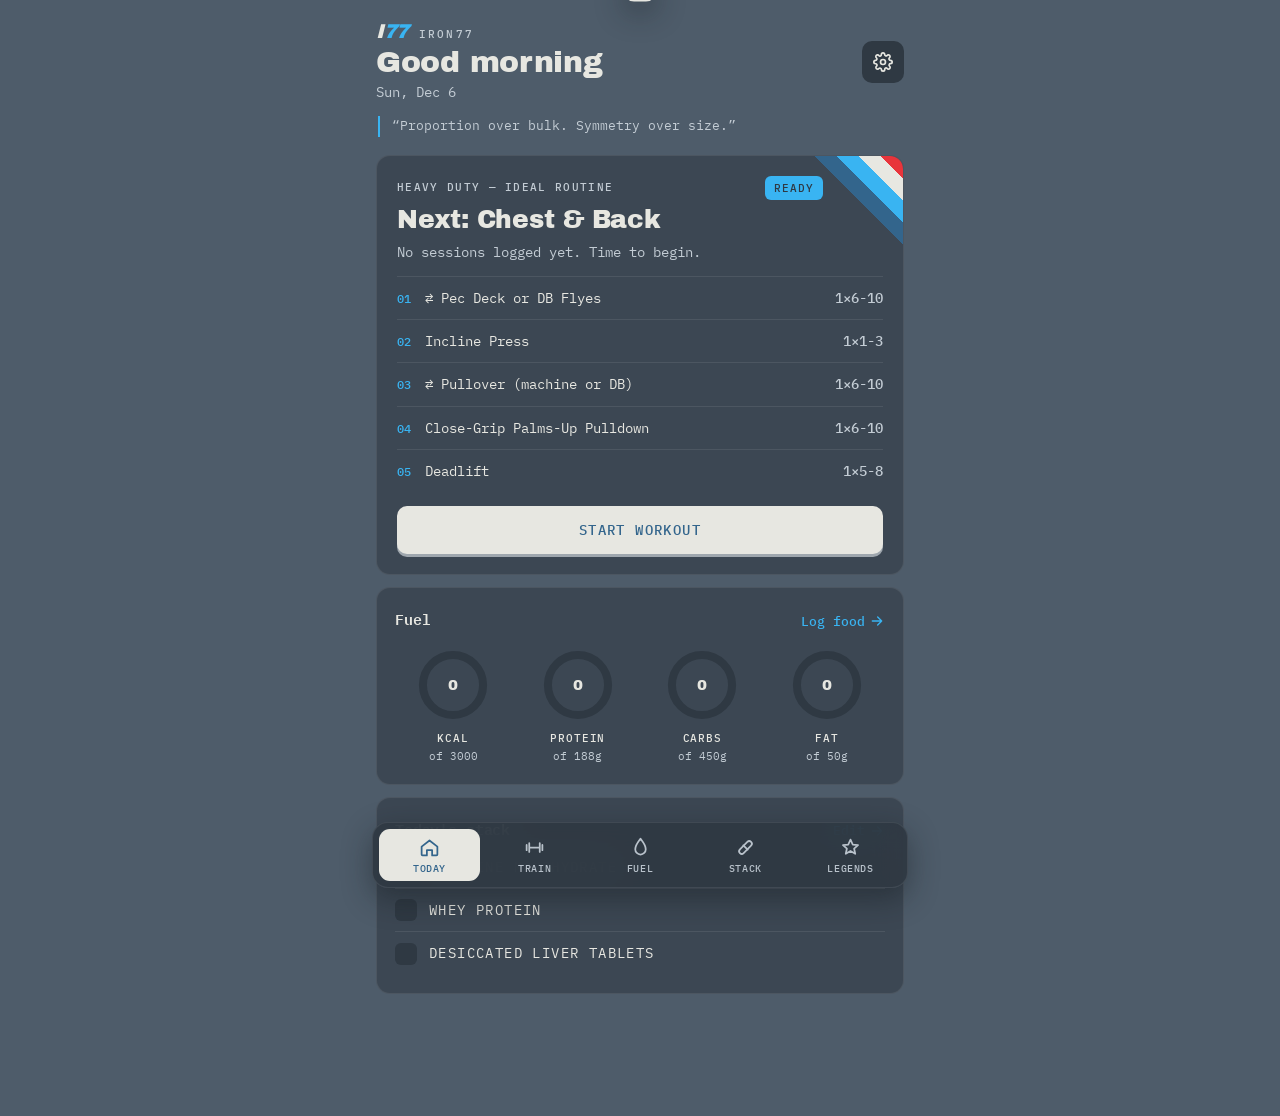
==== commit b91a1891: "Add I77 monogram logo Centered I77 monogram with colour stripes as the app icon (PNG sizes for home " ====
--- a/index.html
+++ b/index.html
@@ -9,8 +9,8 @@
   <meta name="description" content="Golden-era bodybuilding: Heavy Duty, classic programs, era nutrition and supplements.">
   <title>IRON77</title>
   <link rel="manifest" href="manifest.webmanifest">
-  <link rel="icon" href="icon.svg" type="image/svg+xml">
-  <link rel="apple-touch-icon" href="icon.svg">
+  <link rel="icon" href="icons/icon-32.png" type="image/png">
+  <link rel="apple-touch-icon" href="icons/apple-touch-icon.png">
   <link rel="preconnect" href="https://fonts.googleapis.com">
   <link rel="preconnect" href="https://fonts.gstatic.com" crossorigin>
   <link href="https://fonts.googleapis.com/css2?family=Archivo+Black&family=IBM+Plex+Mono:wght@400;500;600&display=swap" rel="stylesheet">
--- a/styles.css
+++ b/styles.css
@@ -1,15 +1,15 @@
-/* IRON77 — "26K" palette (SP-12 slate). */
+/* IRON77 theme — 26K palette. */
 :root {
-  --bg: #4E5C6A;        /* SP-12 slate */
-  --card: #3C4753;      /* dark slate: panels */
-  --key: #2F3943;       /* unlit keys: inputs, tracks, inactive controls */
-  --ink: #E7E7E1;       /* off-white: main text, lit keys */
+  --bg: #4E5C6A;        /* slate: page background */
+  --card: #3C4753;      /* dark slate: cards */
+  --well: #2F3943;      /* darker slate: inputs, tracks, inactive controls */
+  --ink: #E7E7E1;       /* off-white: main text */
   --label: #C3CCD4;     /* light grey: labels */
-  --keytext: #B9C2CB;   /* text on unlit keys */
-  --lit: #E7E7E1;       /* lit key */
-  --littext: #33658C;   /* steel blue: text on lit keys */
-  --accent: #39B4F2;    /* key cyan */
-  --red: #E8343B;       /* record red */
+  --welltext: #B9C2CB;  /* text on darker slate */
+  --solid: #E7E7E1;     /* off-white: primary buttons, active states */
+  --solidtext: #33658C; /* steel blue: text on off-white */
+  --accent: #39B4F2;    /* cyan */
+  --red: #E8343B;       /* red: timer, warnings */
   --steel: #33658C;
   --line: rgba(231,231,225,.09);
   --stripes: linear-gradient(90deg, #33658C 0 25%, #39B4F2 25% 50%, #E7E7E1 50% 75%, #E8343B 75% 100%);
@@ -30,9 +30,9 @@
 h3 { font-family: var(--mono); font-size: 15px; font-weight: 600; margin: 2px 0 4px; letter-spacing: -.01em; }
 h4 { font-size: 11px; font-weight: 500; color: var(--label); text-transform: uppercase; letter-spacing: .12em; margin: 18px 0 4px; }
 p { margin: 6px 0; }
-.brand { display: inline-flex; align-items: center; gap: 8px; font-family: var(--display); font-size: 14px; letter-spacing: .04em; color: var(--ink); }
-.brand span { color: var(--accent); }
-.brand::after { content: ''; width: 28px; height: 6px; background: var(--stripes); border-radius: 1px; }
+.brand { display: inline-flex; align-items: baseline; gap: 10px; font: 500 11px var(--mono); letter-spacing: .2em; color: var(--label); }
+.brand b { font: 400 20px var(--display); font-style: italic; letter-spacing: -.02em; color: var(--ink); }
+.brand b span { color: var(--accent); }
 .kicker { font-size: 11px; font-weight: 500; color: var(--label); text-transform: uppercase; letter-spacing: .12em; }
 .muted { color: var(--label); }
 .small { font-size: 12.5px; }
@@ -51,29 +51,29 @@
 .card.hot { box-shadow: inset 0 0 0 2px var(--red); }
 .prog.active { box-shadow: inset 0 0 0 2px var(--accent); }
 
-/* hero: next workout, with the 26K corner stripes */
+/* hero: next workout, with corner stripes */
 .hero { overflow: hidden; padding: 20px; background: var(--card); }
 .hero::after { content: ''; position: absolute; top: 0; right: 0; width: 92px; height: 92px; pointer-events: none;
   background: linear-gradient(45deg, transparent 0 52%, #33658C 52% 64%, #39B4F2 64% 76%, #E7E7E1 76% 88%, #E8343B 88% 100%); }
 .hero > .row:first-child { padding-right: 60px; }
 
-.btn { display: flex; align-items: center; justify-content: center; gap: 8px; width: 100%; margin-top: 14px; padding: 15px; border: 0; border-radius: 10px; background: var(--lit); color: var(--littext); font: 500 14px var(--mono); text-transform: uppercase; letter-spacing: .1em; cursor: pointer; box-shadow: 0 3px 0 #9fa7ae; transition: transform .08s, box-shadow .08s; }
+.btn { display: flex; align-items: center; justify-content: center; gap: 8px; width: 100%; margin-top: 14px; padding: 15px; border: 0; border-radius: 10px; background: var(--solid); color: var(--solidtext); font: 500 14px var(--mono); text-transform: uppercase; letter-spacing: .1em; cursor: pointer; box-shadow: 0 3px 0 #9fa7ae; transition: transform .08s, box-shadow .08s; }
 .btn:active { transform: translateY(2px); box-shadow: 0 1px 0 #9fa7ae; }
-.btn.ghost { background: var(--key); color: var(--keytext); box-shadow: 0 3px 0 #232b33; }
+.btn.ghost { background: var(--well); color: var(--welltext); box-shadow: 0 3px 0 #232b33; }
 .btn.ghost:active { box-shadow: 0 1px 0 #232b33; }
 .btn.danger, .link.danger { color: #ff8a8f; }
 .link { display: inline-flex; align-items: center; gap: 4px; background: none; border: 0; color: var(--accent); font: 500 13px var(--mono); padding: 6px 0; cursor: pointer; }
 .link svg { width: 16px; height: 16px; }
-.icon { display: grid; place-items: center; background: var(--key); border: 0; color: var(--ink); width: 42px; height: 42px; border-radius: 10px; cursor: pointer; flex: none; }
+.icon { display: grid; place-items: center; background: var(--well); border: 0; color: var(--ink); width: 42px; height: 42px; border-radius: 10px; cursor: pointer; flex: none; }
 .stack-btns { display: grid; gap: 0; }
 .stack-btns .btn + .btn { margin-top: 12px; }
 
-.badge { display: inline-block; font-size: 10.5px; font-weight: 500; text-transform: uppercase; letter-spacing: .1em; padding: 4px 9px; border-radius: 6px; background: var(--key); color: var(--keytext); white-space: nowrap; }
-.badge.ok { background: var(--accent); color: var(--key); }
+.badge { display: inline-block; font-size: 10.5px; font-weight: 500; text-transform: uppercase; letter-spacing: .1em; padding: 4px 9px; border-radius: 6px; background: var(--well); color: var(--welltext); white-space: nowrap; }
+.badge.ok { background: var(--accent); color: var(--well); }
 .badge.wait { background: var(--red); color: var(--ink); }
-.ev-strong { background: var(--accent); color: var(--key); }
+.ev-strong { background: var(--accent); color: var(--well); }
 .ev-moderate { background: var(--steel); color: var(--ink); }
-.ev-limited { background: var(--key); color: var(--keytext); }
+.ev-limited { background: var(--well); color: var(--welltext); }
 .ev-none { background: var(--red); color: var(--ink); }
 
 .exlist { list-style: none; padding: 0; margin: 12px 0 0; counter-reset: ex; }
@@ -89,7 +89,7 @@
 .ring { text-align: center; }
 .rw { position: relative; max-width: 74px; margin: 0 auto; }
 .ring svg { width: 100%; height: auto; transform: rotate(-90deg); display: block; }
-.ring .rt { fill: none; stroke: var(--key); stroke-width: 7; }
+.ring .rt { fill: none; stroke: var(--well); stroke-width: 7; }
 .ring .rf { fill: none; stroke: var(--accent); stroke-width: 7; stroke-linecap: round; transition: stroke-dashoffset .5s; }
 .ring.over .rf { stroke: var(--red); }
 .rw b { position: absolute; inset: 0; display: grid; place-items: center; font-family: var(--display); font-weight: 400; font-size: 15px; }
@@ -99,18 +99,18 @@
 .bar { margin: 12px 0; }
 .bar-l { display: flex; justify-content: space-between; font-size: 12px; margin-bottom: 6px; text-transform: uppercase; letter-spacing: .08em; color: var(--label); }
 .bar-l span:last-child { color: var(--ink); text-transform: none; letter-spacing: 0; }
-.bar-t { height: 8px; background: var(--key); border-radius: 2px; overflow: hidden; }
+.bar-t { height: 8px; background: var(--well); border-radius: 2px; overflow: hidden; }
 .bar-f { height: 100%; background: var(--accent); transition: width .4s; }
 .bar-f.over { background: var(--red); }
 
 .check { display: flex; gap: 12px; align-items: center; padding: 10px 0; cursor: pointer; color: var(--ink); font-size: 14px; }
 .check + .check { border-top: 1px solid var(--line); }
-.check input { appearance: none; width: 22px; height: 22px; margin: 0; padding: 0; border-radius: 6px; border: 0; background: var(--key); display: grid; place-items: center; cursor: pointer; flex: none; }
+.check input { appearance: none; width: 22px; height: 22px; margin: 0; padding: 0; border-radius: 6px; border: 0; background: var(--well); display: grid; place-items: center; cursor: pointer; flex: none; }
 .check input:checked { background: var(--accent); }
-.check input:checked::after { content: ''; width: 5px; height: 10px; border: solid var(--key); border-width: 0 2.5px 2.5px 0; transform: translateY(-1px) rotate(45deg); }
+.check input:checked::after { content: ''; width: 5px; height: 10px; border: solid var(--well); border-width: 0 2.5px 2.5px 0; transform: translateY(-1px) rotate(45deg); }
 .check input:checked + span { color: var(--label); }
 
-input, select { width: 100%; background: var(--key); border: 1px solid transparent; color: var(--ink); padding: 12px; border-radius: 10px; font: 16px var(--mono); min-width: 0; }
+input, select { width: 100%; background: var(--well); border: 1px solid transparent; color: var(--ink); padding: 12px; border-radius: 10px; font: 16px var(--mono); min-width: 0; }
 input::placeholder { color: rgba(185,194,203,.6); }
 input:focus, select:focus { outline: none; border-color: var(--accent); }
 label { font-size: 11px; color: var(--label); text-transform: uppercase; letter-spacing: .1em; }
@@ -118,17 +118,17 @@
 .grid2 { display: grid; grid-template-columns: 1fr 1fr; gap: 10px; margin: 10px 0 12px; }
 .custom { display: grid; gap: 8px; margin-top: 14px; }
 
-.seg { display: flex; gap: 4px; background: var(--key); border-radius: 10px; padding: 4px; }
-.seg button { flex: 1; background: none; border: 0; color: var(--keytext); padding: 9px; border-radius: 7px; font: 500 12px var(--mono); text-transform: uppercase; letter-spacing: .08em; cursor: pointer; }
-.seg button.on { background: var(--lit); color: var(--littext); }
+.seg { display: flex; gap: 4px; background: var(--well); border-radius: 10px; padding: 4px; }
+.seg button { flex: 1; background: none; border: 0; color: var(--welltext); padding: 9px; border-radius: 7px; font: 500 12px var(--mono); text-transform: uppercase; letter-spacing: .08em; cursor: pointer; }
+.seg button.on { background: var(--solid); color: var(--solidtext); }
 
 .chips { display: flex; flex-wrap: wrap; gap: 8px; margin-top: 10px; }
-.chip { background: var(--key); border: 0; color: var(--keytext); border-radius: 8px; padding: 9px 12px; font: 12.5px var(--mono); cursor: pointer; box-shadow: 0 2px 0 #232b33; }
-.chip:active { background: var(--lit); color: var(--littext); transform: translateY(2px); box-shadow: none; }
+.chip { background: var(--well); border: 0; color: var(--welltext); border-radius: 8px; padding: 9px 12px; font: 12.5px var(--mono); cursor: pointer; box-shadow: 0 2px 0 #232b33; }
+.chip:active { background: var(--solid); color: var(--solidtext); transform: translateY(2px); box-shadow: none; }
 .foods { list-style: none; padding: 0; margin: 14px 0 0; }
 .foods li { display: flex; justify-content: space-between; align-items: center; gap: 8px; padding: 10px 0; border-top: 1px solid var(--line); }
 .foods em { display: block; font-style: normal; font-size: 11.5px; color: var(--label); }
-.x { background: var(--key); border: 0; color: var(--keytext); width: 30px; height: 30px; border-radius: 8px; font-size: 18px; line-height: 1; cursor: pointer; flex: none; }
+.x { background: var(--well); border: 0; color: var(--welltext); width: 30px; height: 30px; border-radius: 8px; font-size: 18px; line-height: 1; cursor: pointer; flex: none; }
 
 .sets { margin-top: 10px; }
 .set { display: grid; grid-template-columns: 26px 1fr 1fr 46px; gap: 8px; align-items: center; margin: 8px 0; }
@@ -137,30 +137,30 @@
 .set.head span { text-align: center; color: var(--label) !important; }
 .set input { text-align: center; padding: 12px 4px; font-weight: 500; }
 .set.done input { color: var(--accent); }
-.tick { display: grid; place-items: center; height: 46px; border-radius: 10px; border: 0; background: var(--key); color: var(--keytext); cursor: pointer; box-shadow: 0 3px 0 #232b33; }
-.set.done .tick { background: var(--accent); color: var(--key); box-shadow: 0 3px 0 #2a86b5; }
+.tick { display: grid; place-items: center; height: 46px; border-radius: 10px; border: 0; background: var(--well); color: var(--welltext); cursor: pointer; box-shadow: 0 3px 0 #232b33; }
+.set.done .tick { background: var(--accent); color: var(--well); box-shadow: 0 3px 0 #2a86b5; }
 .hint { color: var(--accent); }
 
 details summary { list-style: none; display: flex; justify-content: space-between; align-items: center; gap: 8px; cursor: pointer; }
 details summary::-webkit-details-marker { display: none; }
-.chev { display: grid; place-items: center; width: 30px; height: 30px; border-radius: 8px; background: var(--key); font-size: 18px; color: var(--keytext); transition: transform .2s; flex: none; }
-details[open] .chev { transform: rotate(45deg); background: var(--lit); color: var(--littext); }
+.chev { display: grid; place-items: center; width: 30px; height: 30px; border-radius: 8px; background: var(--well); font-size: 18px; color: var(--welltext); transition: transform .2s; flex: none; }
+details[open] .chev { transform: rotate(45deg); background: var(--solid); color: var(--solidtext); }
 .legend .kicker { color: var(--accent); }
 .legend h3 { font-family: var(--display); font-weight: 400; font-size: 18px; }
 .log .small { padding: 8px 0; border-top: 1px solid var(--line); gap: 12px; }
 .log .small span:last-child { color: var(--label); text-align: right; }
 .log[open] summary { margin-bottom: 10px; }
 .titles { list-style: none; padding: 0; margin: 12px 0 0; display: flex; flex-wrap: wrap; gap: 6px; }
-.titles li { font-size: 11.5px; padding: 5px 9px; border-radius: 6px; background: var(--key); color: var(--ink); border-left: 3px solid var(--accent); }
+.titles li { font-size: 11.5px; padding: 5px 9px; border-radius: 6px; background: var(--well); color: var(--ink); border-left: 3px solid var(--accent); }
 
 nav { position: fixed; left: 12px; right: 12px; bottom: calc(12px + env(safe-area-inset-bottom)); max-width: 536px; margin: 0 auto; display: flex; gap: 4px; background: rgba(47,57,67,.92); border: 1px solid var(--line); border-radius: 16px; padding: 6px; backdrop-filter: blur(16px); -webkit-backdrop-filter: blur(16px); z-index: 10; box-shadow: 0 10px 30px rgba(20,26,32,.45); }
-nav button { flex: 1; background: none; border: 0; color: var(--keytext); padding: 8px 0 6px; border-radius: 11px; font: 500 10px var(--mono); text-transform: uppercase; letter-spacing: .06em; cursor: pointer; display: flex; flex-direction: column; align-items: center; gap: 4px; }
+nav button { flex: 1; background: none; border: 0; color: var(--welltext); padding: 8px 0 6px; border-radius: 11px; font: 500 10px var(--mono); text-transform: uppercase; letter-spacing: .06em; cursor: pointer; display: flex; flex-direction: column; align-items: center; gap: 4px; }
 nav button svg { width: 21px; height: 21px; }
-nav button.on { background: var(--lit); color: var(--littext); }
+nav button.on { background: var(--solid); color: var(--solidtext); }
 
 .timer { position: fixed; left: 50%; transform: translateX(-50%); bottom: calc(96px + env(safe-area-inset-bottom)); background: var(--red); color: var(--ink); border-radius: 12px; padding: 8px 8px 8px 18px; display: flex; gap: 14px; align-items: center; font-family: var(--display); font-size: 20px; z-index: 11; box-shadow: 0 10px 30px rgba(20,26,32,.45); }
 .timer > span:first-child { font-family: var(--mono); font-size: 11px; font-weight: 500; letter-spacing: .14em; }
 .timer[hidden] { display: none; }
 .timer button { background: rgba(0,0,0,.18); border: 0; color: var(--ink); width: 32px; height: 32px; border-radius: 8px; cursor: pointer; }
-.toast { position: fixed; left: 50%; top: 16px; transform: translate(-50%, -160%); background: var(--lit); color: var(--littext); padding: 12px 16px; border-radius: 10px; font-weight: 500; font-size: 13px; transition: transform .3s cubic-bezier(.2,.9,.3,1.2); z-index: 20; max-width: calc(100% - 32px); box-shadow: 0 10px 30px rgba(20,26,32,.45); }
+.toast { position: fixed; left: 50%; top: 16px; transform: translate(-50%, -160%); background: var(--solid); color: var(--solidtext); padding: 12px 16px; border-radius: 10px; font-weight: 500; font-size: 13px; transition: transform .3s cubic-bezier(.2,.9,.3,1.2); z-index: 20; max-width: calc(100% - 32px); box-shadow: 0 10px 30px rgba(20,26,32,.45); }
 .toast.show { transform: translate(-50%, max(0px, env(safe-area-inset-top))); }
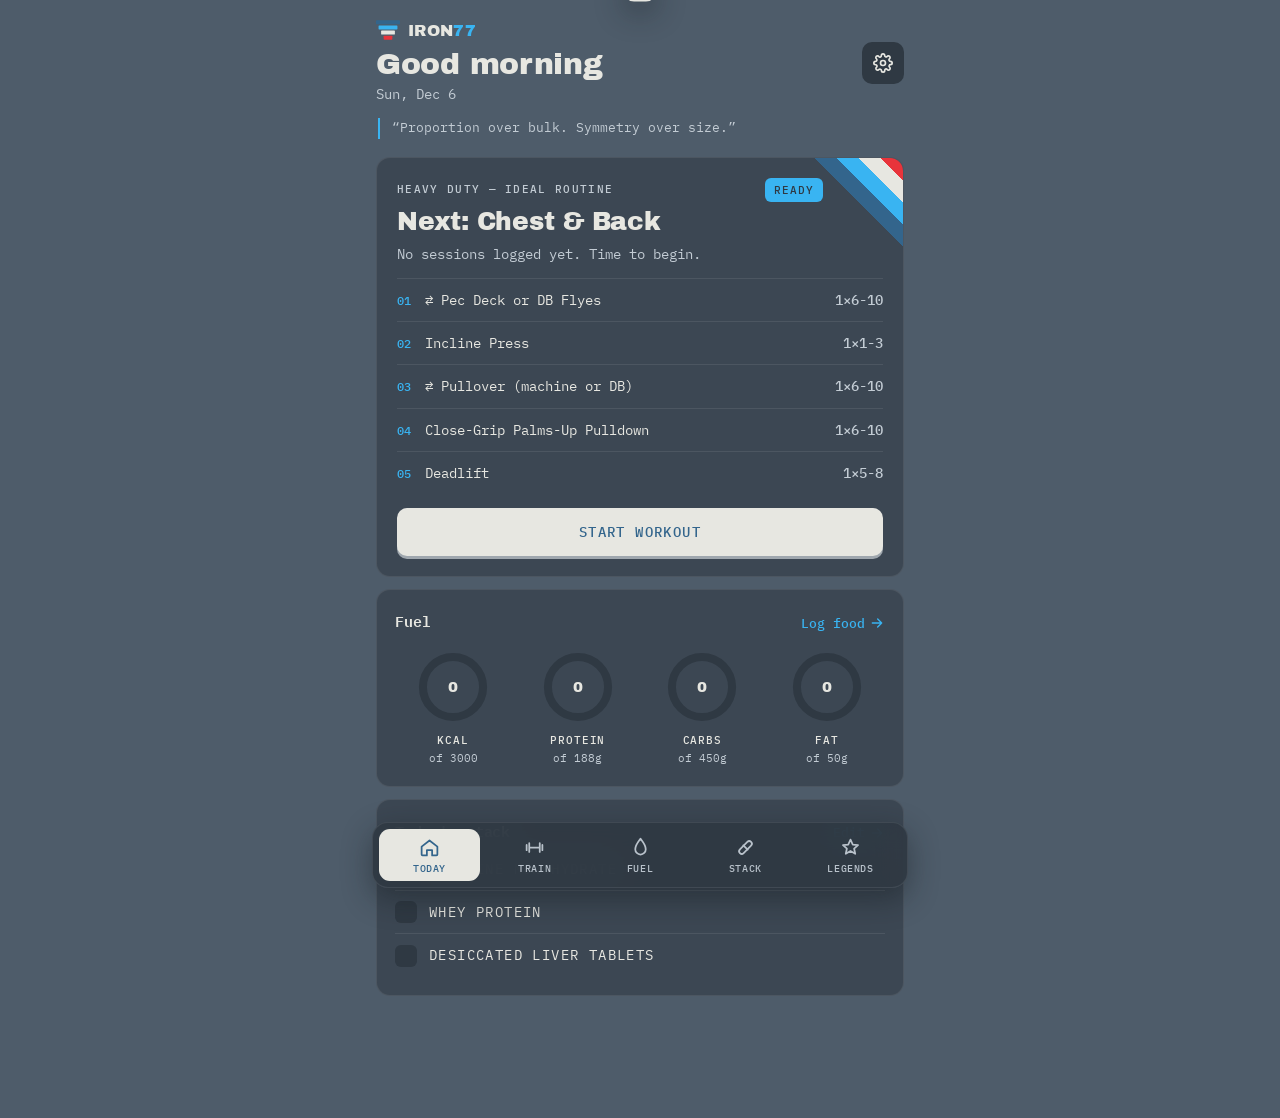
==== commit ee1f9fc6: "Switch logo to the taper mark Four stacked bars narrowing like a V-taper, used for the app icon (SVG" ====
--- a/index.html
+++ b/index.html
@@ -9,7 +9,8 @@
   <meta name="description" content="Golden-era bodybuilding: Heavy Duty, classic programs, era nutrition and supplements.">
   <title>IRON77</title>
   <link rel="manifest" href="manifest.webmanifest">
-  <link rel="icon" href="icons/icon-32.png" type="image/png">
+  <link rel="icon" href="icons/icon.svg" type="image/svg+xml">
+  <link rel="icon" href="icons/icon-32.png" type="image/png" sizes="32x32">
   <link rel="apple-touch-icon" href="icons/apple-touch-icon.png">
   <link rel="preconnect" href="https://fonts.googleapis.com">
   <link rel="preconnect" href="https://fonts.gstatic.com" crossorigin>
--- a/styles.css
+++ b/styles.css
@@ -30,9 +30,10 @@
 h3 { font-family: var(--mono); font-size: 15px; font-weight: 600; margin: 2px 0 4px; letter-spacing: -.01em; }
 h4 { font-size: 11px; font-weight: 500; color: var(--label); text-transform: uppercase; letter-spacing: .12em; margin: 18px 0 4px; }
 p { margin: 6px 0; }
-.brand { display: inline-flex; align-items: baseline; gap: 10px; font: 500 11px var(--mono); letter-spacing: .2em; color: var(--label); }
-.brand b { font: 400 20px var(--display); font-style: italic; letter-spacing: -.02em; color: var(--ink); }
-.brand b span { color: var(--accent); }
+.brand { display: inline-flex; align-items: center; gap: 8px; color: var(--ink); }
+.brand b { font: 400 16px var(--display); letter-spacing: .02em; }
+.brand span { color: var(--accent); }
+.brand .mark { width: 24px; height: 20px; }
 .kicker { font-size: 11px; font-weight: 500; color: var(--label); text-transform: uppercase; letter-spacing: .12em; }
 .muted { color: var(--label); }
 .small { font-size: 12.5px; }
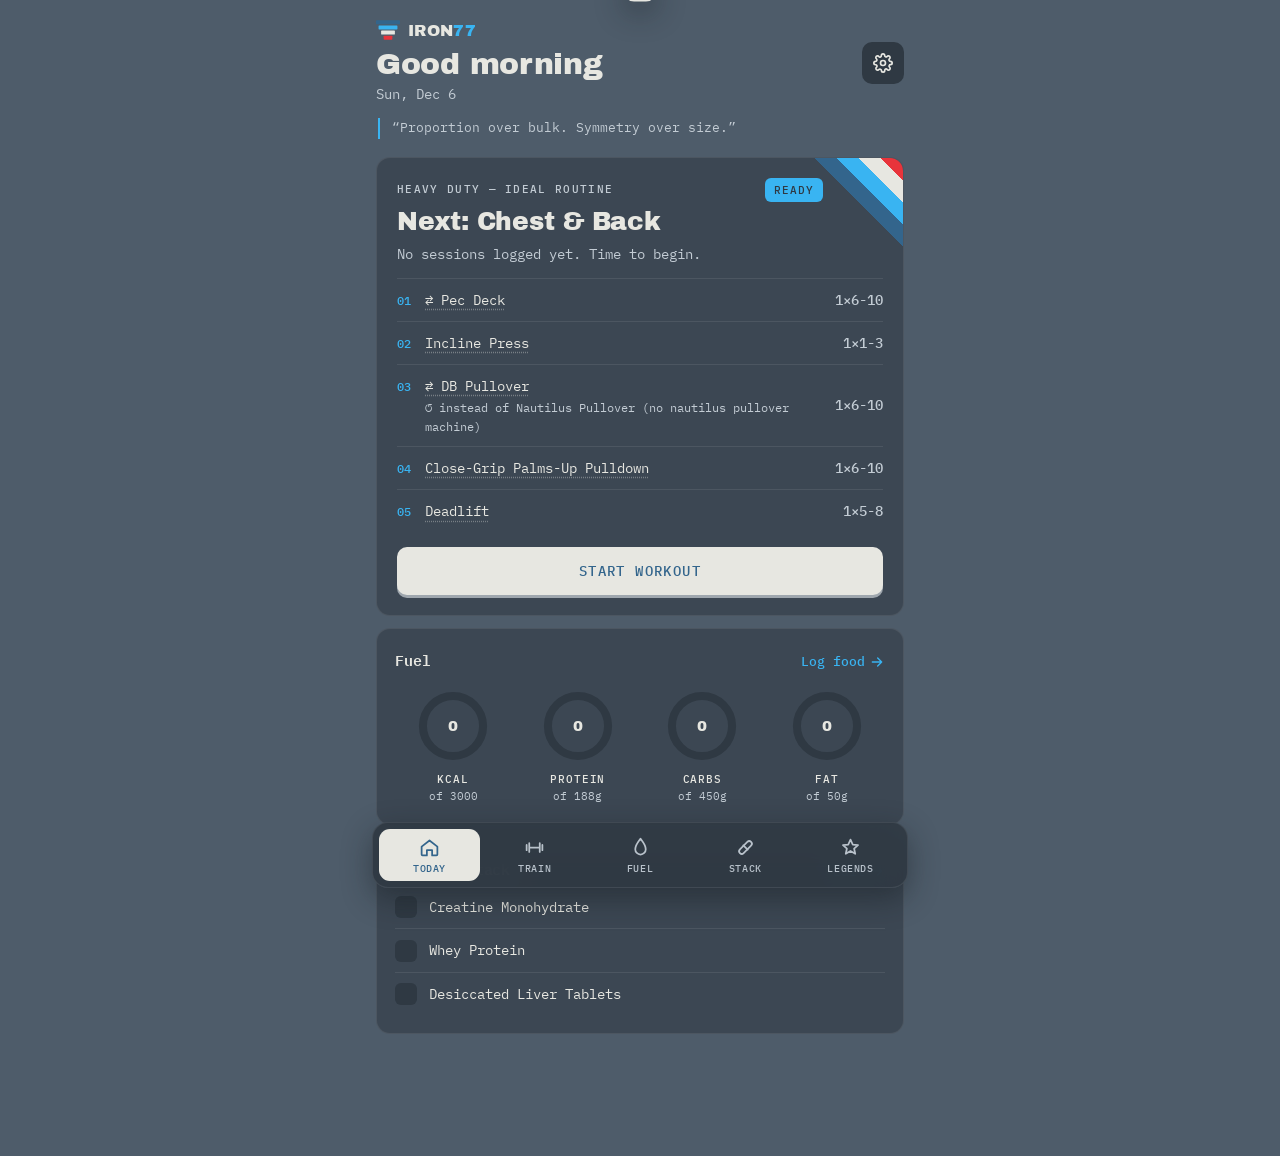
==== commit 42efd958: "Add exercise library, demos, equipment swaps and add-exercise - 57-exercise library with form cues, " ====
--- a/index.html
+++ b/index.html
@@ -21,6 +21,13 @@
   <main id="view"></main>
   <div id="timer" class="timer" hidden><span>REST</span><span class="t">0:00</span><button data-act="stoptimer" aria-label="Stop timer">✕</button></div>
   <div id="toast" class="toast" role="status"></div>
+  <div id="sheet" class="sheet" hidden>
+    <div class="sheet-bg" data-act="closesheet"></div>
+    <div class="sheet-panel" role="dialog" aria-modal="true">
+      <button class="sheet-x" data-act="closesheet" aria-label="Close">×</button>
+      <div class="sheet-body"></div>
+    </div>
+  </div>
   <nav>
     <button data-act="go" data-v="today"><svg viewBox="0 0 24 24" fill="none" stroke="currentColor" stroke-width="2" stroke-linecap="round" stroke-linejoin="round" aria-hidden="true"><path d="M3 11l9-7 9 7v9a1 1 0 0 1-1 1h-5v-6h-6v6H4a1 1 0 0 1-1-1z"/></svg>Today</button>
     <button data-act="go" data-v="train"><svg viewBox="0 0 24 24" fill="none" stroke="currentColor" stroke-width="2" stroke-linecap="round" stroke-linejoin="round" aria-hidden="true"><path d="M6 7v10M18 7v10M3 9v6M21 9v6M6 12h12"/></svg>Train</button>
--- a/styles.css
+++ b/styles.css
@@ -165,3 +165,43 @@
 .timer button { background: rgba(0,0,0,.18); border: 0; color: var(--ink); width: 32px; height: 32px; border-radius: 8px; cursor: pointer; }
 .toast { position: fixed; left: 50%; top: 16px; transform: translate(-50%, -160%); background: var(--solid); color: var(--solidtext); padding: 12px 16px; border-radius: 10px; font-weight: 500; font-size: 13px; transition: transform .3s cubic-bezier(.2,.9,.3,1.2); z-index: 20; max-width: calc(100% - 32px); box-shadow: 0 10px 30px rgba(20,26,32,.45); }
 .toast.show { transform: translate(-50%, max(0px, env(safe-area-inset-top))); }
+
+/* exercise names, library, equipment */
+.exname { background: none; border: 0; padding: 0; margin: 0; color: inherit; font: inherit; text-align: left; cursor: pointer; text-decoration: underline dotted rgba(231,231,225,.35); text-underline-offset: 4px; }
+.exname:active { color: var(--accent); }
+h3 .exname { font-weight: 600; }
+.info { font-style: normal; color: var(--accent); font-size: 13px; text-decoration: none; display: inline-block; }
+.exlist em.warn, .warn { color: #ff9a9e; }
+.tools { display: grid; grid-template-columns: 1fr 1fr; gap: 12px; }
+.tools .card { margin: 0; }
+.tool h3 { margin: 0 0 2px; }
+.search { margin: 4px 0 4px; }
+.card.list { padding: 4px 16px; }
+.card.list.inset { background: var(--well); border: 0; margin-top: 8px; }
+.exrow { display: flex; width: 100%; justify-content: space-between; align-items: center; gap: 10px; padding: 12px 0; background: none; border: 0; border-top: 1px solid var(--line); color: var(--ink); font: 14px var(--mono); text-align: left; cursor: pointer; }
+.list .exrow:first-child { border-top: 0; }
+.exrow[hidden], .list[hidden], .kicker[hidden] { display: none; }
+.exrow .badge { white-space: normal; text-align: right; }
+.exrow em { font-style: normal; color: var(--label); font-size: 12px; }
+.swaprow { padding: 8px 0; border-top: 1px solid var(--line); }
+.cues { padding-left: 20px; margin: 6px 0; }
+.cues li { margin: 6px 0; }
+.cues li::marker { color: var(--accent); font-weight: 600; }
+.vids { display: grid; grid-template-columns: 1fr 1fr; gap: 10px; }
+.vids .btn { margin-top: 6px; text-decoration: none; font-size: 12px; padding: 13px 8px; }
+.vids svg { width: 14px; height: 14px; }
+.btn[disabled] { opacity: .45; pointer-events: none; }
+
+/* bottom sheet */
+body.locked { overflow: hidden; }
+.sheet { position: fixed; inset: 0; z-index: 30; display: flex; align-items: flex-end; justify-content: center; }
+.sheet[hidden] { display: none; }
+.sheet-bg { position: absolute; inset: 0; background: rgba(20,26,32,.6); animation: fade .2s; }
+.sheet-panel { position: relative; width: 100%; max-width: 560px; max-height: 88vh; background: var(--card); border-radius: 20px 20px 0 0; box-shadow: 0 -10px 40px rgba(20,26,32,.5); animation: rise .25s cubic-bezier(.2,.9,.3,1); display: flex; flex-direction: column; }
+.sheet-panel::before { content: ''; display: block; width: 40px; height: 4px; border-radius: 2px; background: var(--well); margin: 10px auto 0; flex: none; }
+.sheet-body { overflow-y: auto; padding: 8px 20px calc(24px + env(safe-area-inset-bottom)); -webkit-overflow-scrolling: touch; }
+.sheet-body h2 { padding-right: 40px; }
+.sheet-x { position: absolute; top: 14px; right: 14px; width: 34px; height: 34px; border-radius: 10px; border: 0; background: var(--well); color: var(--welltext); font-size: 20px; line-height: 1; cursor: pointer; z-index: 1; }
+@keyframes rise { from { transform: translateY(100%); } }
+@keyframes fade { from { opacity: 0; } }
+label.check { text-transform: none; letter-spacing: 0; font-size: 14px; color: var(--ink); }
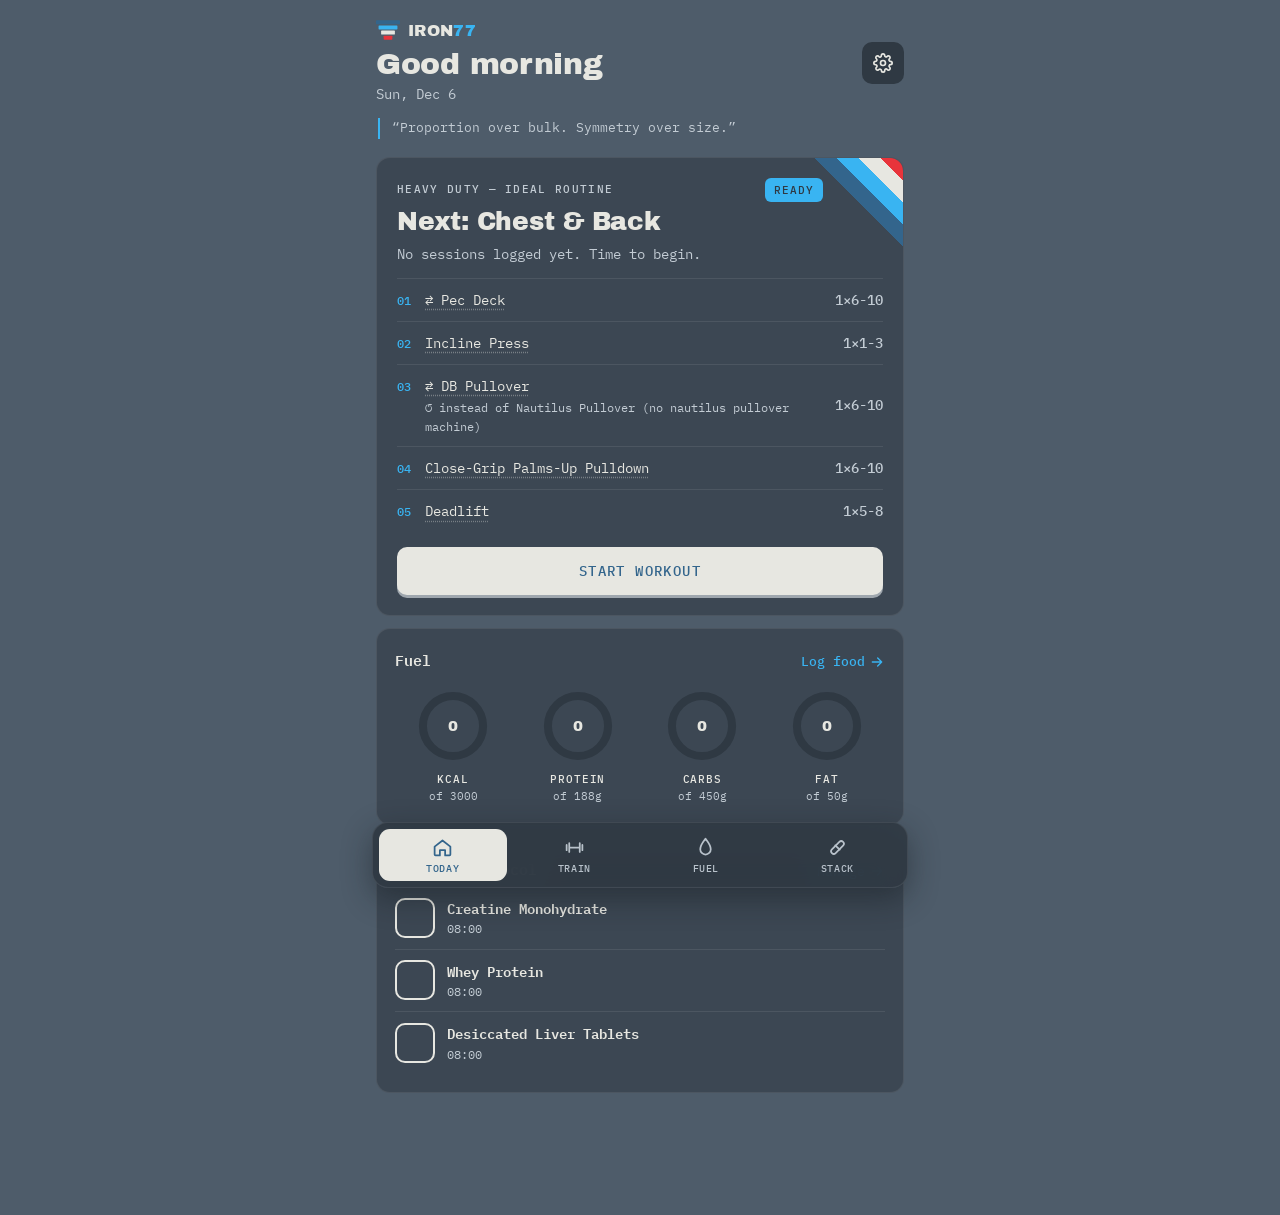
==== commit 982ce527: "Remove Legends tab Drop the Legends view, its nav button and the legend profiles data. Programs keep" ====
--- a/index.html
+++ b/index.html
@@ -33,7 +33,6 @@
     <button data-act="go" data-v="train"><svg viewBox="0 0 24 24" fill="none" stroke="currentColor" stroke-width="2" stroke-linecap="round" stroke-linejoin="round" aria-hidden="true"><path d="M6 7v10M18 7v10M3 9v6M21 9v6M6 12h12"/></svg>Train</button>
     <button data-act="go" data-v="fuel"><svg viewBox="0 0 24 24" fill="none" stroke="currentColor" stroke-width="2" stroke-linecap="round" stroke-linejoin="round" aria-hidden="true"><path d="M12 2c3 4 6 7 6 12a6 6 0 0 1-12 0c0-5 3-8 6-12z"/></svg>Fuel</button>
     <button data-act="go" data-v="stack"><svg viewBox="0 0 24 24" fill="none" stroke="currentColor" stroke-width="2" stroke-linecap="round" stroke-linejoin="round" aria-hidden="true"><rect x="3" y="9" width="18" height="6" rx="3" transform="rotate(-45 12 12)"/><path d="M9.5 9.5l5 5"/></svg>Stack</button>
-    <button data-act="go" data-v="legends"><svg viewBox="0 0 24 24" fill="none" stroke="currentColor" stroke-width="2" stroke-linecap="round" stroke-linejoin="round" aria-hidden="true"><path d="M12 3l2.6 5.6 6 .6-4.5 4 1.3 6-5.4-3.2-5.4 3.2 1.3-6-4.5-4 6-.6z"/></svg>Legends</button>
   </nav>
   <script src="js/data.js"></script>
   <script src="js/app.js"></script>
--- a/styles.css
+++ b/styles.css
@@ -146,8 +146,6 @@
 details summary::-webkit-details-marker { display: none; }
 .chev { display: grid; place-items: center; width: 30px; height: 30px; border-radius: 8px; background: var(--well); font-size: 18px; color: var(--welltext); transition: transform .2s; flex: none; }
 details[open] .chev { transform: rotate(45deg); background: var(--solid); color: var(--solidtext); }
-.legend .kicker { color: var(--accent); }
-.legend h3 { font-family: var(--display); font-weight: 400; font-size: 18px; }
 .log .small { padding: 8px 0; border-top: 1px solid var(--line); gap: 12px; }
 .log .small span:last-child { color: var(--label); text-align: right; }
 .log[open] summary { margin-bottom: 10px; }
@@ -205,3 +203,65 @@
 @keyframes rise { from { transform: translateY(100%); } }
 @keyframes fade { from { opacity: 0; } }
 label.check { text-transform: none; letter-spacing: 0; font-size: 14px; color: var(--ink); }
+
+/* protocol tracker */
+.dose-row { display: flex; align-items: center; gap: 12px; padding: 10px 0; border-top: 1px solid var(--line); }
+.dose-row:first-of-type { border-top: 0; }
+.dose-tick { flex: none; width: 40px; height: 40px; border-radius: 10px; border: 2px solid var(--k); background: transparent; color: transparent; display: grid; place-items: center; cursor: pointer; }
+.dose-row.done .dose-tick { background: var(--k); color: var(--well); }
+.dose-main { flex: 1; min-width: 0; background: none; border: 0; padding: 0; text-align: left; color: var(--ink); font: inherit; cursor: pointer; }
+.dose-main b { display: block; font-weight: 600; }
+.dose-main span { display: block; font-size: 12px; color: var(--label); }
+.dose-row.done .dose-main b { color: var(--label); }
+.missed, .soon { margin: 10px 0 0; padding-top: 10px; border-top: 1px solid var(--line); }
+.missed .link { padding: 0 0 0 4px; }
+.comp { box-shadow: inset 4px 0 0 var(--k); }
+.stats { display: grid; grid-template-columns: repeat(3, 1fr); gap: 8px; margin-top: 12px; }
+.stats div { background: var(--well); border-radius: 10px; padding: 8px 10px; min-width: 0; }
+.stats span { display: block; font-size: 10px; text-transform: uppercase; letter-spacing: .1em; color: var(--label); }
+.stats b { display: block; font-size: 13px; font-weight: 600; white-space: nowrap; overflow: hidden; text-overflow: ellipsis; }
+.stats em { display: block; font-style: normal; font-weight: 400; font-size: 11px; color: var(--label); }
+.stats .warn { font-style: normal; }
+.strip { display: grid; grid-template-columns: repeat(14, 1fr); gap: 4px; }
+.strip i, .legend-row i { display: block; aspect-ratio: 1; border-radius: 3px; background: var(--well); }
+.strip i.hit, .legend-row i.hit { background: var(--accent); }
+.strip i.miss, .legend-row i.miss { background: var(--red); }
+.strip i.due, .legend-row i.due { background: transparent; box-shadow: inset 0 0 0 2px var(--accent); }
+.legend-row { display: flex; align-items: center; gap: 6px; }
+.legend-row i { width: 12px; margin-left: 8px; }
+.legend-row i:first-child { margin-left: 0; }
+.wchart { width: 100%; height: auto; display: block; margin: 10px 0 4px; }
+.big-num { font: 400 22px var(--display); }
+.big-num small { font: 500 12px var(--mono); color: var(--label); }
+.wform { margin-top: 12px; }
+.wform .btn { margin: 0; width: auto; padding: 12px 18px; }
+.cform { display: grid; gap: 10px; margin-top: 8px; }
+.cform .grid2 { margin: 0; }
+.cform fieldset { border: 1px solid var(--line); border-radius: 12px; padding: 10px 12px 12px; margin: 0; display: grid; gap: 10px; }
+.cform legend { font-size: 11px; text-transform: uppercase; letter-spacing: .1em; color: var(--label); padding: 0 6px; }
+.cform .btn { margin-top: 4px; }
+.f-wd, .f-n, .f-inj, .f-premix, .f-recon { display: none !important; }
+.cform[data-sched="wd"] .f-wd, .cform[data-sched="n"] .f-n { display: flex !important; }
+.cform[data-sched="n"] .f-n { display: block !important; }
+.cform[data-route="SubQ"] .f-inj, .cform[data-route="IM"] .f-inj { display: grid !important; }
+.cform[data-mix="premix"] .f-premix { display: block !important; }
+.cform[data-mix="recon"] .f-recon { display: grid !important; }
+.wdays { gap: 6px; flex-wrap: wrap; }
+.wd { flex: 1; min-width: 40px; text-transform: none; letter-spacing: 0; }
+.wd input { position: absolute; opacity: 0; pointer-events: none; }
+.wd span { display: block; text-align: center; padding: 9px 0; border-radius: 8px; background: var(--well); color: var(--welltext); font-size: 12px; cursor: pointer; }
+.wd input:checked + span { background: var(--solid); color: var(--solidtext); }
+textarea.summary { width: 100%; min-height: 260px; background: var(--well); color: var(--ink); border: 0; border-radius: 10px; padding: 12px; font: 12px/1.5 var(--mono); margin: 8px 0; resize: vertical; }
+
+/* dose calculator */
+.calc { display: grid; gap: 6px; }
+.calc label { margin-top: 6px; }
+.calc h3 { margin: 0; }
+.unitrow { display: grid; grid-template-columns: 1fr 96px; gap: 8px; }
+.unitrow .btn { margin: 0; }
+.drawbox { margin-top: 14px; padding-top: 14px; border-top: 1px solid var(--line); }
+.drawnum { font: 400 44px/1.1 var(--display); color: var(--accent); }
+.drawnum small { font: 500 14px var(--mono); color: var(--label); }
+.syringe { width: 100%; height: auto; display: block; margin: 12px 0 4px; }
+#calcout .stats { margin-top: 0; }
+.toast:not(.show) { visibility: hidden; transition: transform .3s, visibility 0s .3s; }
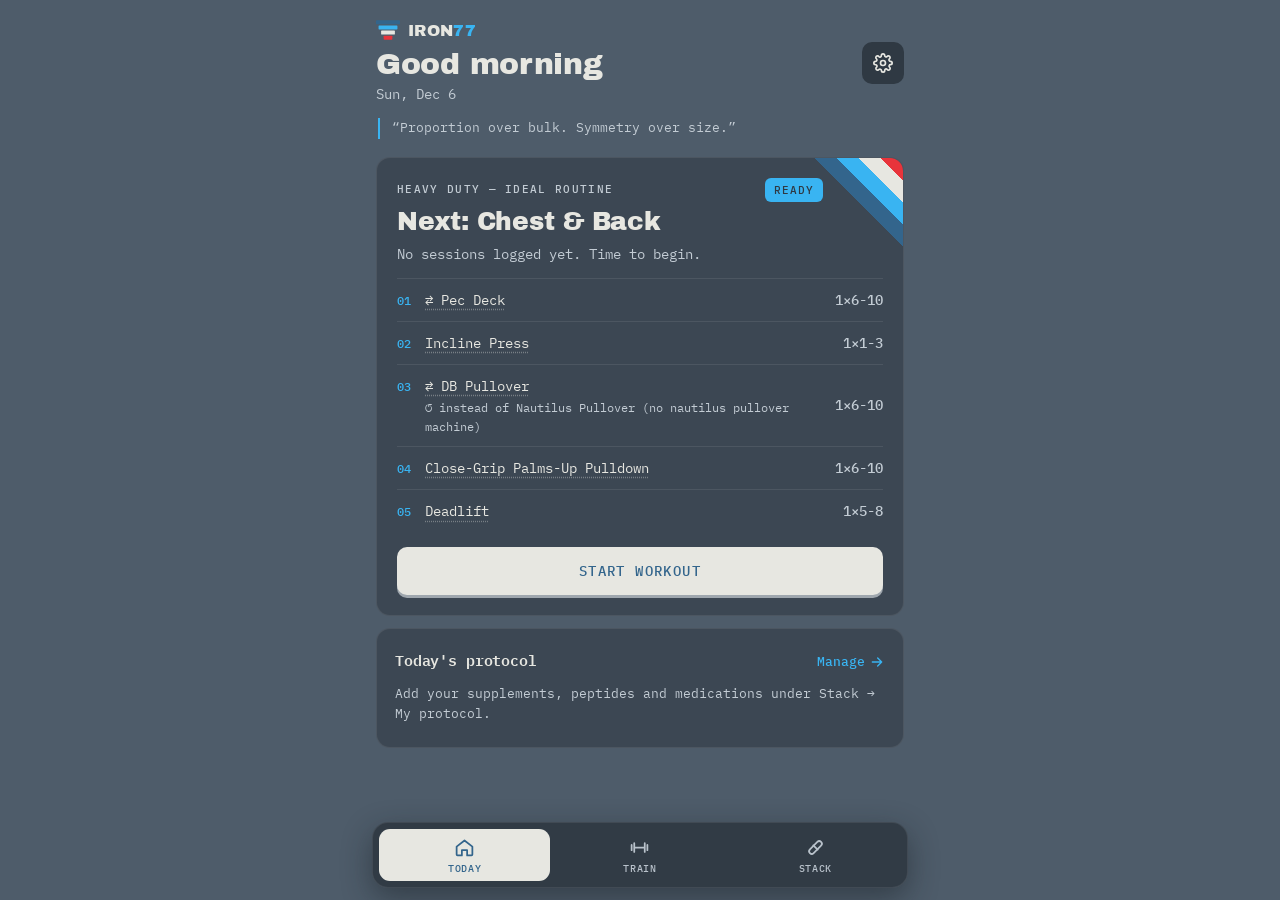
==== commit 7bfb26ce: "Remove nutrition Drop the Fuel tab, the macro rings on Today, diet targets, the food log and the die" ====
--- a/index.html
+++ b/index.html
@@ -31,7 +31,6 @@
   <nav>
     <button data-act="go" data-v="today"><svg viewBox="0 0 24 24" fill="none" stroke="currentColor" stroke-width="2" stroke-linecap="round" stroke-linejoin="round" aria-hidden="true"><path d="M3 11l9-7 9 7v9a1 1 0 0 1-1 1h-5v-6h-6v6H4a1 1 0 0 1-1-1z"/></svg>Today</button>
     <button data-act="go" data-v="train"><svg viewBox="0 0 24 24" fill="none" stroke="currentColor" stroke-width="2" stroke-linecap="round" stroke-linejoin="round" aria-hidden="true"><path d="M6 7v10M18 7v10M3 9v6M21 9v6M6 12h12"/></svg>Train</button>
-    <button data-act="go" data-v="fuel"><svg viewBox="0 0 24 24" fill="none" stroke="currentColor" stroke-width="2" stroke-linecap="round" stroke-linejoin="round" aria-hidden="true"><path d="M12 2c3 4 6 7 6 12a6 6 0 0 1-12 0c0-5 3-8 6-12z"/></svg>Fuel</button>
     <button data-act="go" data-v="stack"><svg viewBox="0 0 24 24" fill="none" stroke="currentColor" stroke-width="2" stroke-linecap="round" stroke-linejoin="round" aria-hidden="true"><rect x="3" y="9" width="18" height="6" rx="3" transform="rotate(-45 12 12)"/><path d="M9.5 9.5l5 5"/></svg>Stack</button>
   </nav>
   <script src="js/data.js"></script>
--- a/styles.css
+++ b/styles.css
@@ -72,10 +72,6 @@
 .badge { display: inline-block; font-size: 10.5px; font-weight: 500; text-transform: uppercase; letter-spacing: .1em; padding: 4px 9px; border-radius: 6px; background: var(--well); color: var(--welltext); white-space: nowrap; }
 .badge.ok { background: var(--accent); color: var(--well); }
 .badge.wait { background: var(--red); color: var(--ink); }
-.ev-strong { background: var(--accent); color: var(--well); }
-.ev-moderate { background: var(--steel); color: var(--ink); }
-.ev-limited { background: var(--well); color: var(--welltext); }
-.ev-none { background: var(--red); color: var(--ink); }
 
 .exlist { list-style: none; padding: 0; margin: 12px 0 0; counter-reset: ex; }
 .exlist li { display: flex; justify-content: space-between; align-items: center; gap: 12px; padding: 10px 0; border-top: 1px solid var(--line); }
@@ -86,16 +82,6 @@
 .rules li { margin: 6px 0; }
 .rules li::marker { color: var(--accent); }
 
-.rings { display: grid; grid-template-columns: repeat(4, 1fr); gap: 8px; margin-top: 12px; }
-.ring { text-align: center; }
-.rw { position: relative; max-width: 74px; margin: 0 auto; }
-.ring svg { width: 100%; height: auto; transform: rotate(-90deg); display: block; }
-.ring .rt { fill: none; stroke: var(--well); stroke-width: 7; }
-.ring .rf { fill: none; stroke: var(--accent); stroke-width: 7; stroke-linecap: round; transition: stroke-dashoffset .5s; }
-.ring.over .rf { stroke: var(--red); }
-.rw b { position: absolute; inset: 0; display: grid; place-items: center; font-family: var(--display); font-weight: 400; font-size: 15px; }
-.ring span { display: block; font-size: 11px; font-weight: 500; text-transform: uppercase; letter-spacing: .08em; margin-top: 8px; }
-.ring em { display: block; font-style: normal; font-size: 11px; color: var(--label); }
 
 .bar { margin: 12px 0; }
 .bar-l { display: flex; justify-content: space-between; font-size: 12px; margin-bottom: 6px; text-transform: uppercase; letter-spacing: .08em; color: var(--label); }
@@ -123,12 +109,6 @@
 .seg button { flex: 1; background: none; border: 0; color: var(--welltext); padding: 9px; border-radius: 7px; font: 500 12px var(--mono); text-transform: uppercase; letter-spacing: .08em; cursor: pointer; }
 .seg button.on { background: var(--solid); color: var(--solidtext); }
 
-.chips { display: flex; flex-wrap: wrap; gap: 8px; margin-top: 10px; }
-.chip { background: var(--well); border: 0; color: var(--welltext); border-radius: 8px; padding: 9px 12px; font: 12.5px var(--mono); cursor: pointer; box-shadow: 0 2px 0 #232b33; }
-.chip:active { background: var(--solid); color: var(--solidtext); transform: translateY(2px); box-shadow: none; }
-.foods { list-style: none; padding: 0; margin: 14px 0 0; }
-.foods li { display: flex; justify-content: space-between; align-items: center; gap: 8px; padding: 10px 0; border-top: 1px solid var(--line); }
-.foods em { display: block; font-style: normal; font-size: 11.5px; color: var(--label); }
 .x { background: var(--well); border: 0; color: var(--welltext); width: 30px; height: 30px; border-radius: 8px; font-size: 18px; line-height: 1; cursor: pointer; flex: none; }
 
 .sets { margin-top: 10px; }
@@ -265,3 +245,18 @@
 .syringe { width: 100%; height: auto; display: block; margin: 12px 0 4px; }
 #calcout .stats { margin-top: 0; }
 .toast:not(.show) { visibility: hidden; transition: transform .3s, visibility 0s .3s; }
+
+.btn.danger-solid { background: var(--red); color: var(--ink); box-shadow: 0 3px 0 #a5232a; }
+.top .row .icon { font-size: 24px; }
+.askq { font: 600 17px/1.45 var(--mono); margin: 4px 40px 8px 0; }
+
+/* exercise demo animation */
+.demo { position: relative; border-radius: 12px; overflow: hidden; background: #fff; aspect-ratio: 1; max-height: 320px; margin: 8px auto 4px; }
+.demo img { position: absolute; inset: 0; width: 100%; height: 100%; object-fit: contain; }
+.demo.dark { background: var(--well); }
+.demo.dark img { filter: invert(1) hue-rotate(180deg); mix-blend-mode: screen; }
+.demo-off { display: none; position: absolute; inset: 0; place-items: center; text-align: center; padding: 20px; font-size: 13px; color: #5a6470; }
+.demo.dark .demo-off { color: var(--label); }
+.demo.nodemo img { display: none; }
+.demo.nodemo .demo-off { display: grid; }
+.credit { margin-top: 0; font-size: 11px; text-align: center; }
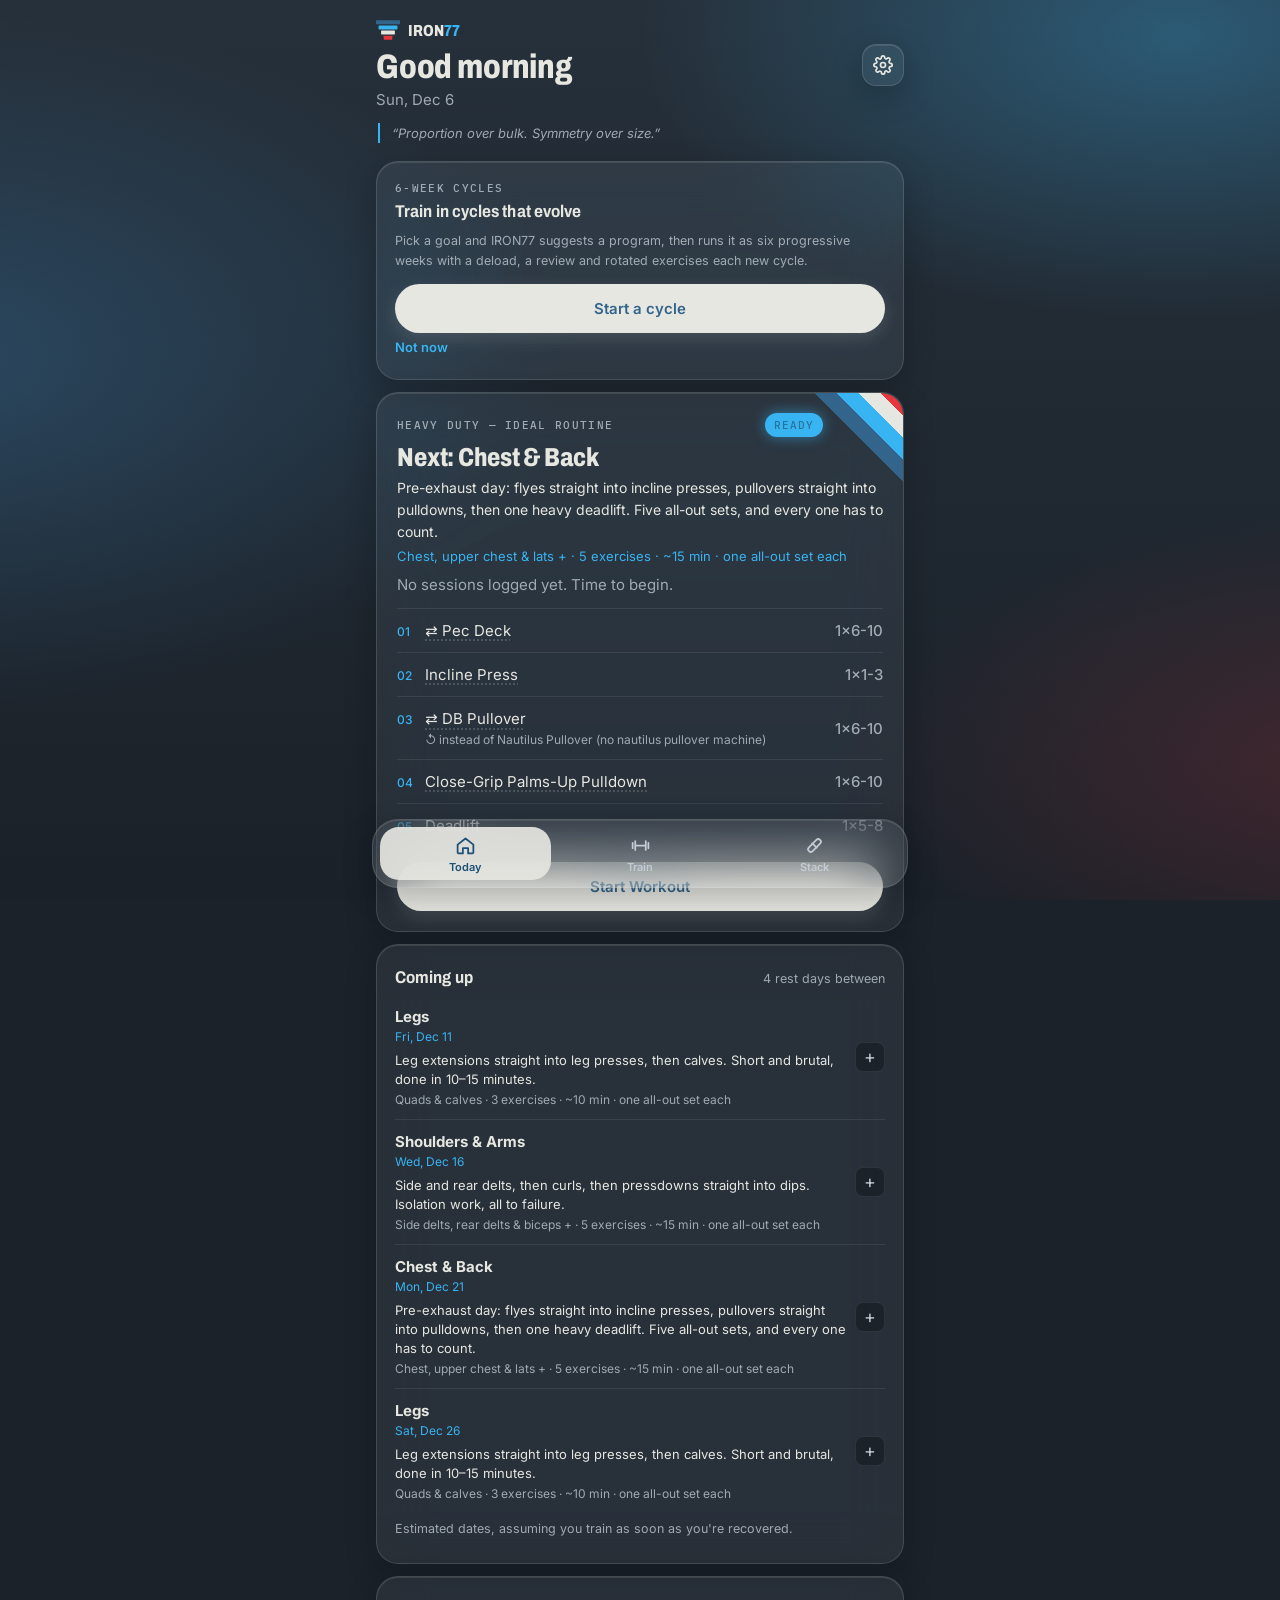
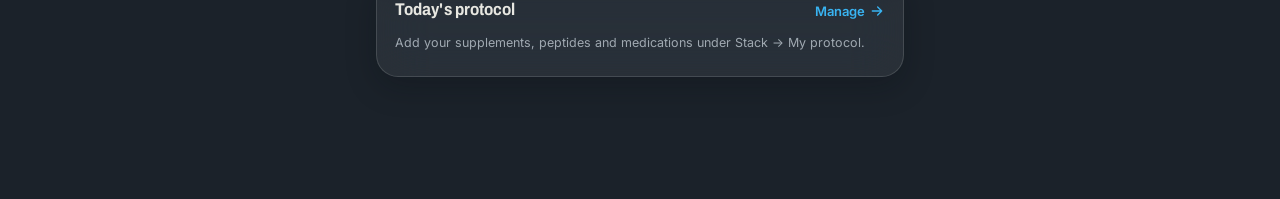
==== commit e4257696: "Add Version 2 look: 26K Glass - Original 26K palette with a deep slate gradient and soft cyan, steel" ====
--- a/index.html
+++ b/index.html
@@ -14,8 +14,9 @@
   <link rel="apple-touch-icon" href="icons/apple-touch-icon.png">
   <link rel="preconnect" href="https://fonts.googleapis.com">
   <link rel="preconnect" href="https://fonts.gstatic.com" crossorigin>
-  <link href="https://fonts.googleapis.com/css2?family=Archivo+Black&family=IBM+Plex+Mono:wght@400;500;600&display=swap" rel="stylesheet">
+  <link href="https://fonts.googleapis.com/css2?family=Archivo+Black&family=Archivo:wdth,wght@75..100,600..800&family=Inter:wght@400;500;600;700&family=IBM+Plex+Mono:wght@400;500;600&display=swap" rel="stylesheet">
   <link rel="stylesheet" href="styles.css">
+  <script>try { if (((JSON.parse(localStorage.getItem('iron77.v1') || '{}').settings || {}).look) !== 'v1') document.documentElement.classList.add('v2'); } catch (e) { document.documentElement.classList.add('v2'); }</script>
 </head>
 <body>
   <main id="view"></main>
--- a/styles.css
+++ b/styles.css
@@ -251,7 +251,7 @@
 .askq { font: 600 17px/1.45 var(--mono); margin: 4px 40px 8px 0; }
 
 /* exercise demo animation */
-.demo { position: relative; border-radius: 12px; overflow: hidden; background: #fff; aspect-ratio: 1; max-height: 320px; margin: 8px auto 4px; }
+.demo { position: relative; border-radius: 12px; overflow: hidden; background: #fff; aspect-ratio: 1; width: 200px; max-width: 100%; margin: 8px auto 4px; }
 .demo img { position: absolute; inset: 0; width: 100%; height: 100%; object-fit: contain; }
 .demo.dark { background: var(--well); }
 .demo.dark img { filter: invert(1) hue-rotate(180deg); mix-blend-mode: screen; }
@@ -260,3 +260,148 @@
 .demo.nodemo img { display: none; }
 .demo.nodemo .demo-off { display: grid; }
 .credit { margin-top: 0; font-size: 11px; text-align: center; }
+
+/* coming up + progress */
+.upnext { border-top: 1px solid var(--line); padding: 10px 0; }
+.upnext:first-of-type { border-top: 0; }
+.upnext summary span:first-child { display: flex; flex-direction: column; }
+.upnext summary em { font-style: normal; font-size: 12px; color: var(--accent); }
+.upnext .exlist { margin-top: 8px; }
+.tool.wide { grid-column: 1 / -1; }
+.liftchart { width: 100%; height: auto; display: block; margin: 10px 0 4px; }
+.card.lift .liftchart { margin-bottom: 0; }
+.stats b.up { color: var(--accent); }
+.stats b.down { color: #ff9a9e; }
+.exrow .badge.addb { white-space: nowrap; flex: none; background: var(--solid); color: var(--solidtext); }
+
+/* workout summaries & goals */
+.sumline { font-size: 13px; color: var(--accent); margin: -2px 0 6px; }
+.upnext summary small { display: block; font-size: 12px; color: var(--label); margin-top: 2px; }
+.goals summary { align-items: flex-start; }
+.goals h3 { margin: 2px 0 0; }
+.goals[open] summary { margin-bottom: 6px; }
+.goallist { list-style: none; padding: 0; margin: 6px 0 0; }
+.goallist li { padding: 9px 0; border-top: 1px solid var(--line); }
+.goallist li:first-child { border-top: 0; }
+.goallist b { display: block; font-weight: 600; }
+.goallist span { display: block; font-size: 13px; color: var(--label); }
+.hero .brief { margin: 2px 0 6px; color: var(--ink); font-size: 14px; }
+.upnext summary .brief { display: block; font-size: 13px; color: var(--ink); margin-top: 4px; line-height: 1.45; }
+.goals h4 { margin-top: 14px; }
+.goals p { margin: 4px 0; }
+
+/* 6-week cycles */
+.cycline { color: var(--accent); letter-spacing: .08em; }
+.hero .phase { font-size: 13px; margin: 4px 0 6px; padding: 8px 10px; background: var(--well); border-radius: 8px; border-left: 3px solid var(--accent); }
+.weeks { display: grid; grid-template-columns: repeat(6, 1fr); gap: 4px; margin: 10px 0 6px; }
+.seg-w { position: relative; }
+.seg-w i { display: block; height: 8px; border-radius: 4px; background: var(--accent); }
+.seg-w::before { content: ''; position: absolute; top: 0; left: 0; right: 0; height: 8px; border-radius: 4px; background: var(--well); z-index: 0; }
+.seg-w i { position: relative; z-index: 1; }
+.seg-w span { display: block; font-size: 9px; text-transform: uppercase; letter-spacing: .04em; color: var(--label); margin-top: 5px; text-align: center; overflow: hidden; text-overflow: ellipsis; white-space: nowrap; }
+.seg-w.now span { color: var(--ink); font-weight: 600; }
+.goalpick { display: grid; gap: 6px; }
+.goalpick button { text-align: left; background: var(--well); border: 0; border-radius: 10px; padding: 10px 12px; color: var(--ink); font: inherit; cursor: pointer; }
+.goalpick button b { display: block; font-weight: 600; }
+.goalpick button span { font-size: 12px; color: var(--label); }
+.goalpick button.on { background: var(--solid); color: var(--solidtext); }
+.goalpick button.on span { color: var(--solidtext); }
+.sugprog { margin: 8px 0; }
+.sugprog.top { box-shadow: inset 0 0 0 2px var(--accent); }
+.sugprog .btn { margin-top: 8px; }
+.more { margin-top: 10px; }
+.more summary { color: var(--accent); font-size: 13px; padding: 6px 0; }
+.hero .cycline { margin-top: 6px; padding-right: 60px; }
+.stats b small { font-size: 11px; color: var(--label); font-weight: 400; }
+.week .slot summary b { font-size: 15px; }
+.slot.done summary b { color: var(--label); }
+.slot.done summary em { color: var(--accent); }
+.slot .btn { margin-top: 10px; }
+.nextwk { margin-top: 10px; padding-top: 10px; border-top: 1px solid var(--line); }
+
+/* =====================================================================
+   VERSION 2 · "26K Glass" — original palette, frosted glass, modern type.
+   Applied when <html> has class "v2"; remove the class to get version 1.
+   ===================================================================== */
+html.v2 {
+  --bg: #1B222A;
+  --card: rgba(231,231,225,.07);
+  --well: rgba(10,14,19,.38);
+  --line: rgba(231,231,225,.09);
+  --label: rgba(195,204,212,.78);
+  --welltext: #C3CCD4;
+  --edge: rgba(231,231,225,.15);
+  --glow: 0 0 14px rgba(57,180,242,.55);
+  --r: 22px;
+  --display: 'Archivo', 'Archivo Black', system-ui, sans-serif;
+  --sans: -apple-system, 'Inter', system-ui, sans-serif;
+}
+html.v2 { background: #1B222A; }
+html.v2 body { background: transparent; font: 15px/1.55 var(--sans); }
+html.v2 body::before {
+  content: ''; position: fixed; inset: 0; z-index: -1; pointer-events: none;
+  background:
+    radial-gradient(60vw 45vh at 92% 4%, rgba(57,180,242,.32), transparent 70%),
+    radial-gradient(70vw 55vh at -5% 40%, rgba(51,101,140,.5), transparent 70%),
+    radial-gradient(55vw 40vh at 105% 85%, rgba(232,52,59,.18), transparent 70%),
+    linear-gradient(180deg, #26303A 0%, #1A2129 100%);
+}
+/* type */
+html.v2 h1, html.v2 h2, html.v2 .big, html.v2 .big-num, html.v2 .drawnum, html.v2 .brand b, html.v2 .legend h3 { font-family: var(--display); font-weight: 800; font-stretch: 80%; letter-spacing: -.005em; }
+html.v2 h1 { font-size: 34px; }
+html.v2 h2 { font-size: 26px; }
+html.v2 h3 { font-family: var(--display); font-weight: 700; font-stretch: 88%; font-size: 17px; letter-spacing: .005em; }
+html.v2 .kicker, html.v2 h4, html.v2 .badge, html.v2 .seg button, html.v2 .set.head, html.v2 label, html.v2 .ring span, html.v2 .stats span, html.v2 .bar-l, html.v2 .timer > span:first-child { font-family: var(--mono); }
+html.v2 .creed { font-family: var(--sans); font-style: italic; border-left-color: var(--accent); }
+html.v2 .muted, html.v2 .small { font-family: var(--sans); }
+html.v2 .brand b span { color: var(--accent); }
+/* glass surfaces */
+html.v2 .card, html.v2 .hero, html.v2 .sheet-panel, html.v2 nav, html.v2 .icon, html.v2 .toast, html.v2 .tool {
+  background: var(--card); border: 1px solid var(--edge);
+  -webkit-backdrop-filter: blur(26px) saturate(1.4); backdrop-filter: blur(26px) saturate(1.4);
+  box-shadow: inset 0 1px 0 rgba(255,255,255,.1), 0 10px 30px rgba(8,12,16,.25);
+}
+html.v2 .card { border-radius: var(--r); }
+html.v2 .card.hot { box-shadow: inset 0 0 0 1.5px var(--red), 0 10px 30px rgba(8,12,16,.25); }
+html.v2 .prog.active, html.v2 .sugprog.top { box-shadow: inset 0 0 0 1.5px var(--accent), var(--glow); }
+html.v2 .card.list.inset, html.v2 .stats div, html.v2 .phase, html.v2 .hero .phase { background: var(--well); border: 1px solid var(--line); }
+html.v2 .sheet-panel { background: rgba(28,35,43,.82); border-radius: 26px 26px 0 0; border-bottom: 0; }
+html.v2 .sheet-bg { background: rgba(10,14,19,.55); -webkit-backdrop-filter: blur(4px); backdrop-filter: blur(4px); }
+html.v2 .icon { border-radius: 14px; }
+html.v2 .toast { background: rgba(231,231,225,.92); color: #1E4F75; border-radius: 16px; }
+/* nav */
+html.v2 nav { border-radius: 26px; padding: 7px; }
+html.v2 nav button { border-radius: 19px; font-family: var(--sans); text-transform: none; letter-spacing: 0; font-size: 11px; font-weight: 600; }
+html.v2 nav button.on { background: rgba(231,231,225,.92); color: #1E4F75; }
+/* buttons & controls */
+html.v2 .btn { border-radius: 999px; font-family: var(--sans); font-weight: 600; text-transform: none; letter-spacing: 0; font-size: 15px; box-shadow: 0 6px 18px rgba(231,231,225,.14); }
+html.v2 .btn:active { transform: scale(.98); box-shadow: none; }
+html.v2 .btn.ghost { background: var(--card); border: 1px solid var(--edge); color: var(--ink); box-shadow: none; -webkit-backdrop-filter: blur(20px); backdrop-filter: blur(20px); }
+html.v2 .btn.ghost:active { box-shadow: none; }
+html.v2 .btn.danger-solid { box-shadow: 0 6px 18px rgba(232,52,59,.3); }
+html.v2 input, html.v2 select, html.v2 textarea.summary { background: var(--well); border: 1px solid var(--line); border-radius: 12px; font-family: var(--sans); }
+html.v2 input:focus, html.v2 select:focus { border-color: var(--accent); box-shadow: 0 0 0 3px rgba(57,180,242,.18); }
+html.v2 .seg { background: var(--well); border: 1px solid var(--line); border-radius: 14px; }
+html.v2 .seg button { border-radius: 10px; }
+html.v2 .seg button.on { background: rgba(231,231,225,.92); color: #1E4F75; }
+html.v2 .chip, html.v2 .x, html.v2 .chev, html.v2 .sheet-x { background: var(--well); border: 1px solid var(--line); }
+html.v2 .badge { border-radius: 999px; }
+html.v2 .badge.ok, html.v2 .ev-strong { box-shadow: var(--glow); }
+html.v2 .tick { background: var(--well); border: 1px solid var(--line); box-shadow: none; border-radius: 12px; }
+html.v2 .set.done .tick { background: var(--accent); color: #14202A; box-shadow: var(--glow); }
+html.v2 .check input { border-radius: 50%; background: var(--well); border: 1.5px solid rgba(231,231,225,.3); }
+html.v2 .check input:checked { background: var(--accent); border-color: var(--accent); box-shadow: var(--glow); }
+html.v2 .dose-tick { border-radius: 50%; }
+html.v2 .dose-row.done .dose-tick { box-shadow: 0 0 12px var(--k); }
+/* progress, charts, glow */
+html.v2 .bar-t, html.v2 .seg-w::before { background: rgba(231,231,225,.08); }
+html.v2 .bar-f, html.v2 .seg-w i { background: linear-gradient(90deg, var(--steel), var(--accent)); box-shadow: var(--glow); }
+html.v2 .liftchart polyline, html.v2 .wchart polyline { filter: drop-shadow(0 0 5px rgba(57,180,242,.65)); }
+html.v2 .sumline, html.v2 .cycline { color: var(--accent); }
+html.v2 .hero::after { border-top-right-radius: var(--r); }
+html.v2 .demo.dark { background: rgba(10,14,19,.5); border: 1px solid var(--line); }
+html.v2 .timer { border-radius: 999px; box-shadow: 0 10px 30px rgba(232,52,59,.35); }
+html.v2 .exname { text-decoration-color: rgba(231,231,225,.25); }
+html.v2 .exrow, html.v2 .exname, html.v2 .check, html.v2 .chip, html.v2 .link, html.v2 .dose-main, html.v2 .foods li, html.v2 .goalpick button, html.v2 .askq { font-family: var(--sans); }
+html.v2 .link { font-weight: 600; }
+html.v2 .exrow em { font-family: var(--sans); }
